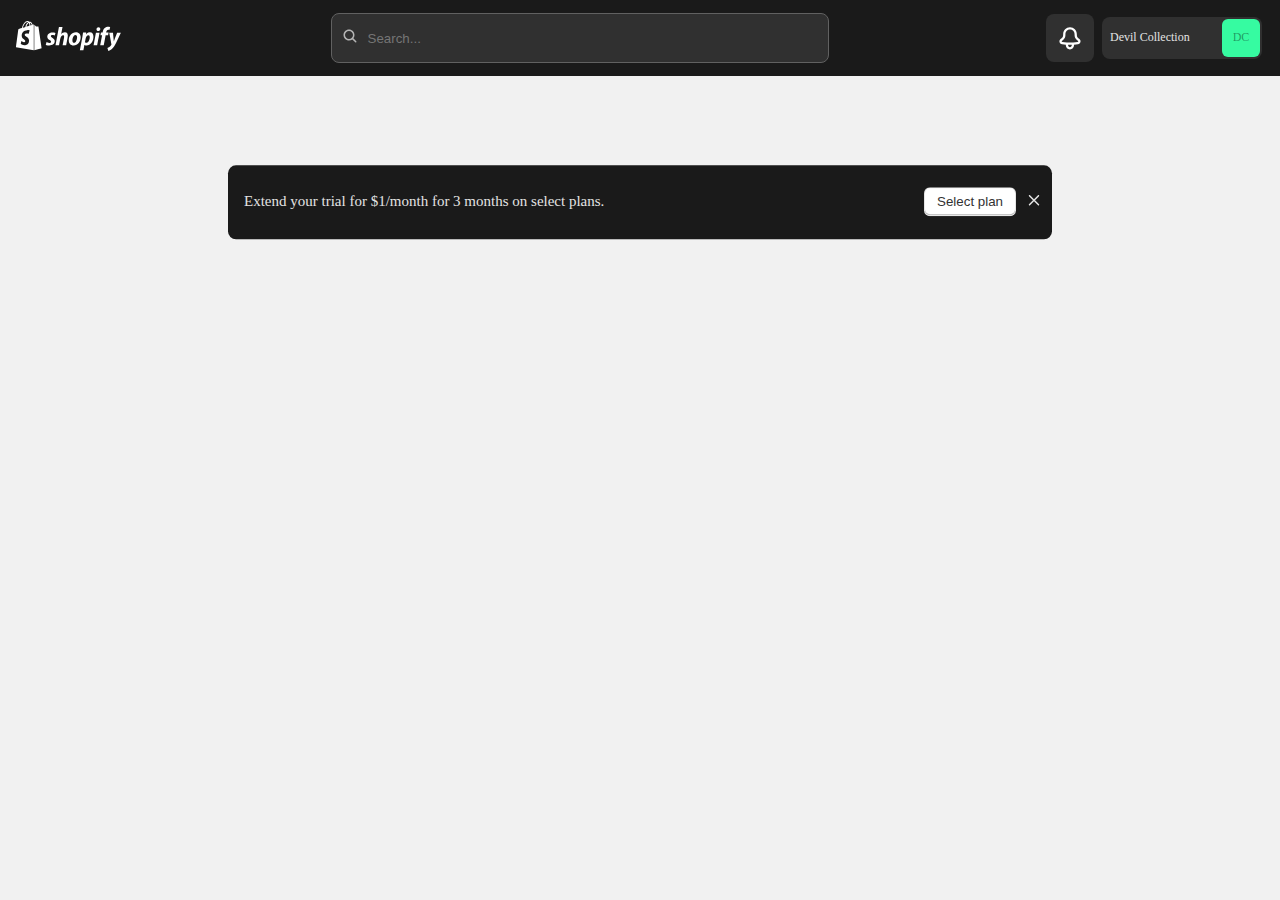
==== index.html @ 813529c9 "first commit" ====
<!DOCTYPE html>
<html>
    <head>
        <title>Shopify</title>
        <link href="index.css" rel="stylesheet"/>
    </head>
    <body>
        <header>
            <nav>
                <div>
                <a class="mobile" href="https://shopify.com" tabindex="1">
                    <svg width="40" height="40" viewBox="0 0 32 32" fill="none" xmlns="http://www.w3.org/2000/svg">
                        <g id="Shopify.com svg">
                        <g id="Group">
                        <g id="Group_2">
                        <path id="Vector" d="M21.2105 3.80402C21.2105 3.80402 20.8505 3.90683 20.259 4.08675C20.1561 3.75261 20.0018 3.36707 19.7961 2.95583C19.1274 1.67069 18.1245 0.976712 16.9415 0.976712C16.8644 0.976712 16.7872 0.976712 16.6843 1.00241C16.6586 0.951009 16.6072 0.925306 16.5815 0.8739C16.0671 0.308439 15.3985 0.0514104 14.6013 0.0771132C13.0583 0.128519 11.5152 1.23374 10.2808 3.21286C9.40646 4.60081 8.73782 6.3486 8.55781 7.71085C6.78334 8.25061 5.54893 8.63615 5.52321 8.66185C4.62312 8.94458 4.59741 8.97029 4.49454 9.81848C4.34024 10.461 2 28.5815 2 28.5815L21.442 31.9486V3.75262C21.3391 3.77832 21.2619 3.77832 21.2105 3.80402ZM16.7101 5.19197C15.6814 5.50041 14.5498 5.86025 13.444 6.19438C13.7526 4.98635 14.3698 3.77832 15.0899 2.98153C15.3728 2.6988 15.7585 2.36466 16.1957 2.15904C16.6329 3.08434 16.7358 4.34378 16.7101 5.19197ZM14.627 1.10523C14.987 1.10523 15.2956 1.18233 15.5528 1.33655C15.1413 1.54217 14.7299 1.87631 14.3441 2.26185C13.3669 3.31567 12.6211 4.96065 12.3125 6.52852C11.3867 6.81125 10.4609 7.09398 9.6122 7.35101C10.1523 4.90924 12.2353 1.18233 14.627 1.10523ZM11.6181 15.2418C11.721 16.8868 16.0671 17.2466 16.3243 21.1277C16.5043 24.1863 14.7041 26.2683 12.1067 26.4225C8.96928 26.6281 7.24625 24.7775 7.24625 24.7775L7.91488 21.9502C7.91488 21.9502 9.63792 23.261 11.0266 23.1582C11.9267 23.1068 12.261 22.3615 12.2353 21.8474C12.1067 19.6884 8.55781 19.8169 8.32635 16.2699C8.12062 13.3141 10.0751 10.3068 14.3955 10.0241C16.0671 9.92129 16.9158 10.3325 16.9158 10.3325L15.9386 14.0337C15.9386 14.0337 14.8327 13.5197 13.5212 13.6225C11.6181 13.751 11.5924 14.959 11.6181 15.2418ZM17.7387 4.88354C17.7387 4.11245 17.6359 3.00723 17.2758 2.08193C18.4588 2.31326 19.0246 3.6241 19.2817 4.42089C18.8188 4.5494 18.3045 4.70362 17.7387 4.88354Z" fill="white"/>
                        <path id="Vector_2" d="M22.085 31.8458L30.1601 29.841C30.1601 29.841 26.6883 6.3743 26.6626 6.22009C26.6369 6.06587 26.5083 5.96306 26.3797 5.96306C26.2511 5.96306 23.988 5.91165 23.988 5.91165C23.988 5.91165 22.5993 4.57511 22.085 4.06105V31.8458Z" fill="white"/>
                        </g>
                        </g>
                        </g>
                        </svg>
                    </a>
                <a class="desktop" href="https://shopify.com">    
                    <svg fill="none" height="30" viewBox="0 0 105 30" width="105" xmlns="http://www.w3.org/2000/svg"><g fill="#fff"><path d="m36.2171 16.6517c-.8931-.4953-1.3631-.8962-1.3631-1.4622 0-.7311.6345-1.1792 1.6452-1.1792 1.1751 0 2.2092.4953 2.2092.4953l.8226-2.5235s-.7521-.5896-2.9848-.5896c-3.1024 0-5.2646 1.7924-5.2646 4.2922 0 1.4151 1.0106 2.4999 2.3502 3.2782 1.0812.6132 1.4572 1.0612 1.4572 1.698 0 .6839-.5406 1.2264-1.5512 1.2264-1.5041 0-2.9143-.7783-2.9143-.7783l-.8696 2.5235s1.3162.8725 3.5019.8725c3.1963 0 5.4761-1.5801 5.4761-4.4101.047-1.5565-1.1281-2.6414-2.5148-3.4432z"/><path d="m48.9559 11.3453c-1.5747 0-2.7968.7547-3.7604 1.8867l-.047-.0236 1.3631-7.1694h-3.5723l-3.4549 18.2302h3.5489l1.1751-6.2261c.47-2.3584 1.6687-3.797 2.7968-3.797.7991 0 1.1046.5425 1.1046 1.3207 0 .4953-.047 1.0849-.1645 1.5801l-1.3396 7.1459h3.5489l1.3866-7.3581c.1645-.7783.2585-1.6981.2585-2.3348.047-2.0518-.9871-3.2546-2.8438-3.2546z"/><path d="m59.884 11.3453c-4.2775 0-7.1213 3.8678-7.1213 8.1836 0 2.7593 1.6922 4.9997 4.8885 4.9997 4.207 0 7.0273-3.7734 7.0273-8.1835.0235-2.5706-1.4571-4.9998-4.7945-4.9998zm-1.7392 10.424c-1.2221 0-1.7157-1.0377-1.7157-2.3348 0-2.0517 1.0576-5.377 2.9848-5.377 1.2692 0 1.6687 1.0848 1.6687 2.1461 0 2.2168-1.0576 5.5657-2.9378 5.5657z"/><path d="m73.798 11.3453c-2.3972 0-3.7604 2.1226-3.7604 2.1226h-.047l.2115-1.9103h-3.1493c-.1645 1.2971-.4466 3.2545-.7286 4.7403l-2.4678 13.0182h3.5489l.9871-5.2827h.0706s.7285.4716 2.0917.4716c4.1834 0 6.9097-4.2922 6.9097-8.6316 0-2.3819-1.0576-4.5281-3.6664-4.5281zm-3.3843 10.4948c-.9166 0-1.4572-.5189-1.4572-.5189l.5876-3.3253c.423-2.2168 1.5746-3.7026 2.7968-3.7026 1.0811 0 1.4101 1.0141 1.4101 1.9574 0 2.2877-1.3631 5.5894-3.3373 5.5894z"/><path d="m82.5408 6.22766c-1.1281 0-2.0447.89618-2.0447 2.07537 0 1.06126.6581 1.79237 1.6687 1.79237h.047c1.1046 0 2.0682-.75469 2.0917-2.07538.0235-1.06126-.6816-1.79236-1.7627-1.79236z"/><path d="m77.5586 24.2692h3.5724l2.4208-12.6408h-3.5959z"/><path d="m92.5759 11.6047h-2.4678l.1176-.5895c.2115-1.22639.9166-2.31124 2.1152-2.31124.6346 0 1.1281.18867 1.1281.18867l.7051-2.78288s-.6111-.30659-1.9272-.30659c-1.2692 0-2.5148.35376-3.4784 1.17919-1.2221 1.03768-1.7862 2.52345-2.0682 4.03285l-.0941.5895h-1.6451l-.5171 2.6886h1.6452l-1.8802 9.9759h3.5489l1.8802-9.9759h2.4443z"/><path d="m101.131 11.6284s-2.2323 5.6129-3.2194 8.6788h-.047c-.0705-.9906-.8696-8.6788-.8696-8.6788h-3.7369l2.1387 11.6031c.047.2595.0235.4245-.0705.5896-.4231.8019-1.1046 1.5801-1.9272 2.1461-.6581.4953-1.4102.8019-1.9977 1.0141l.9871 3.0188c.7286-.1651 2.2092-.7547 3.4784-1.9339 1.6216-1.533 3.1258-3.8677 4.6531-7.0751l4.348-9.3627z"/><path d="m17.5094 3.42124s-.329.09434-.8696.25942c-.094-.30659-.235-.66034-.423-1.03768-.6111-1.17919-1.5277-1.815945-2.6088-1.815945-.0705 0-.141 0-.235.023584-.0235-.047168-.0705-.070751-.094-.117919-.4701-.518841-1.0812-.7546779-1.8097-.73109423-1.4102.04716743-2.82034 1.06126423-3.94847 2.87721423-.79909 1.27352-1.41015 2.87721-1.57467 4.12714-1.62168.49526-2.74981.84902-2.77331.8726-.82259.25942-.84609.283-.9401 1.06127-.07051.58959-2.23275 17.19247-2.23275 17.19247l17.768 3.0895v-25.82414c-.1411 0-.2116.02358-.2586.02358zm-4.1129 1.27352c-.9401.283-1.9742.61318-2.9849.91976.2821-1.10843.8461-2.21686 1.5042-2.94796.2585-.25942.6111-.56601 1.0106-.75468.3996.84902.4936 2.00462.4701 2.78288zm-1.9272-3.726223c.329 0 .611.070753.8461.212253-.3761.18867-.7521.49526-1.1047.84901-.8931.96693-1.57464 2.47629-1.85667 3.9149-.84609.25942-1.69218.51884-2.46777.75467.51706-2.26403 2.42077-5.68367 4.58304-5.730833zm-2.72633 12.971063c.09401 1.5093 4.06593 1.8395 4.30093 5.4006.1646 2.8065-1.4806 4.7168-3.85438 4.8583-2.86732.1886-4.442-1.5094-4.442-1.5094l.61107-2.5942s1.57468 1.2028 2.84382 1.1084c.82259-.0471 1.12812-.7311 1.10462-1.2027-.11751-1.9811-3.36087-1.8631-3.5724-5.1177-.18802-2.7357 1.59818-5.49499 5.54657-5.75441 1.5277-.09433 2.3033.28301 2.3033.28301l-.8931 3.396s-1.0106-.4716-2.2092-.3773c-1.73923.1179-1.76274 1.2264-1.73923 1.5094zm5.59363-9.52784c0-.70751-.094-1.72161-.4231-2.57063 1.0812.21226 1.5982 1.41503 1.8332 2.14612-.423.11792-.8931.25942-1.4101.42451z"/><path d="m18.3086 29.1747 7.3798-1.8395s-3.1728-21.53194-3.1963-21.67344c-.0235-.14151-.1411-.23584-.2586-.23584s-2.1857-.04717-2.1857-.04717-1.2692-1.22635-1.7392-1.69802z"/></g></svg>
                </a>
                </div>
                <div class="search-bar">
                    <div class="search-icon">
                      <!-- You can use an actual search icon image or an icon font. Here, I'm using the Unicode search character. -->
                      <svg xmlns="http://www.w3.org/2000/svg" width="20" height="20" viewBox="0 0 20 20" fill="none">
                        <path fill-rule="evenodd" clip-rule="evenodd" d="M12.3226 13.3833C11.3996 14.0841 10.2484 14.5 9 14.5C5.96243 14.5 3.5 12.0376 3.5 9C3.5 5.96243 5.96243 3.5 9 3.5C12.0376 3.5 14.5 5.96243 14.5 9C14.5 10.2484 14.0841 11.3996 13.3833 12.3226L16.2803 15.2197C16.5732 15.5126 16.5732 15.9874 16.2803 16.2803C15.9874 16.5732 15.5126 16.5732 15.2197 16.2803L12.3226 13.3833ZM13 9C13 11.2091 11.2091 13 9 13C6.79086 13 5 11.2091 5 9C5 6.79086 6.79086 5 9 5C11.2091 5 13 6.79086 13 9Z" fill="#B5B5B5"/>
                      </svg>
                    </div>
                    <input type="text" class="search-input" placeholder="Search..." tabindex="2">
                  </div>  
                  <div class="notification">
                    <a class="alert-bell" tabindex="3"><svg width="41" height="40" viewBox="0 0 21 20" fill="none" xmlns="http://www.w3.org/2000/svg">
                        <path fill-rule="evenodd" clip-rule="evenodd" d="M7.75203 14.4239L5.3061 14.1427C3.45144 13.9295 2.92542 11.4844 4.52838 10.5274L4.5933 10.4886C5.466 9.96761 6.00045 9.02609 6.00045 8.00969V7.5C6.00045 5.01472 8.01517 3 10.5005 3C12.9857 3 15.0005 5.01472 15.0005 7.5V8.00969C15.0005 9.02609 15.5349 9.96761 16.4076 10.4886L16.4725 10.5274C18.0755 11.4844 17.5495 13.9295 15.6948 14.1427L13.152 14.435V14.8C13.152 16.2912 11.9432 17.5 10.452 17.5C8.96086 17.5 7.75203 16.2912 7.75203 14.8V14.4239ZM11.652 14.5H9.25203V14.8C9.25203 15.4627 9.78929 16 10.452 16C11.1148 16 11.652 15.4627 11.652 14.8V14.5ZM8.50045 13H12.5005L15.5235 12.6525C15.953 12.6032 16.0748 12.0369 15.7036 11.8153L15.6387 11.7766C15.5591 11.7291 15.4815 11.6793 15.4057 11.6273C15.2506 11.521 15.1036 11.4055 14.9651 11.2818C14.9405 11.2598 14.9162 11.2377 14.8922 11.2152C14.0144 10.395 13.5005 9.23833 13.5005 8.00969V7.5C13.5005 5.84315 12.1573 4.5 10.5005 4.5C8.8436 4.5 7.50045 5.84315 7.50045 7.5V8.00969C7.50045 9.23833 6.98651 10.395 6.10871 11.2152C6.08469 11.2377 6.06039 11.2598 6.03583 11.2818C5.89734 11.4055 5.75029 11.521 5.59523 11.6273C5.51945 11.6793 5.44176 11.7291 5.36222 11.7766L5.29729 11.8153C4.9261 12.0369 5.0479 12.6032 5.47739 12.6525L8.50045 13Z" fill="#fff"/>
                        </svg> 
                    </a>
                        <div class="notification2">
                            <p class="note-text">Devil Collection</p> 
                            <p class="cube">DC</p>                  
                          </div>         
                  </div>  
                 </nav>
        </header>
        <div class="show-notification">
            <div class="alert-inner">
                <p>Alerts</p>
                <div>
                    <span>
                        <svg xmlns="http://www.w3.org/2000/svg" width="20" height="20" viewBox="0 0 20 20" fill="none">
                        <path d="M3 6C3 5.58579 3.33579 5.25 3.75 5.25H16.25C16.6642 5.25 17 5.58579 17 6C17 6.41421 16.6642 6.75 16.25 6.75H3.75C3.33579 6.75 3 6.41421 3 6Z" fill="#616161"/>
                        <path d="M6.75 14C6.75 13.5858 7.08579 13.25 7.5 13.25H12.5C12.9142 13.25 13.25 13.5858 13.25 14C13.25 14.4142 12.9142 14.75 12.5 14.75H7.5C7.08579 14.75 6.75 14.4142 6.75 14Z" fill="#616161"/>
                        <path d="M5.5 9.25C5.08579 9.25 4.75 9.58579 4.75 10C4.75 10.4142 5.08579 10.75 5.5 10.75H14.5C14.9142 10.75 15.25 10.4142 15.25 10C15.25 9.58579 14.9142 9.25 14.5 9.25H5.5Z" fill="#616161"/>
                      </svg>
                    </span>
                    <span>
                        <svg xmlns="http://www.w3.org/2000/svg" width="20" height="20" viewBox="0 0 20 20" fill="none">
                            <path d="M13.2803 9.03033C13.5732 8.73744 13.5732 8.26256 13.2803 7.96967C12.9874 7.67678 12.5126 7.67678 12.2197 7.96967L9.25 10.9393L8.03033 9.71967C7.73744 9.42678 7.26256 9.42678 6.96967 9.71967C6.67678 10.0126 6.67678 10.4874 6.96967 10.7803L8.71967 12.5303C9.01256 12.8232 9.48744 12.8232 9.78033 12.5303L13.2803 9.03033Z" fill="#616161"/>
                            <path fill-rule="evenodd" clip-rule="evenodd" d="M17 10C17 13.866 13.866 17 10 17C6.13401 17 3 13.866 3 10C3 6.13401 6.13401 3 10 3C13.866 3 17 6.13401 17 10ZM15.5 10C15.5 13.0376 13.0376 15.5 10 15.5C6.96243 15.5 4.5 13.0376 4.5 10C4.5 6.96243 6.96243 4.5 10 4.5C13.0376 4.5 15.5 6.96243 15.5 10Z" fill="#616161"/>
                          </svg>
                    </span>
                </div>
            </div>
            <p class="inner-alert-text">Alert About Your Store and Account will show here</p>
         </div>
         <div class="container">
            <div class="header">
                <div class="header-top-container">
                    <div style="justify-content: flex-start; align-items: center; gap: 8px; display: flex">
                      <div class="header-top-logo">
                        <div class="header-top-logo-text">DC</div>
                      </div>
                      <div class="header-top-store-name">Davii Collections</div>
                    </div>
                    <div class="header-top-store-icon">
                      <div class=""><svg xmlns="http://www.w3.org/2000/svg" width="16" height="16" viewBox="0 0 16 16" fill="none">
                        <path d="M13.3332 4L5.99984 11.3333L2.6665 8" stroke="#303030" stroke-width="1.33333" stroke-linecap="round" stroke-linejoin="round"/>
                      </svg></div>
                    </div>
                  </div>
                                  <div class="op">
                    <div class="optionspec">
                        <div class=""><svg xmlns="http://www.w3.org/2000/svg" width="20" height="20" viewBox="0 0 20 20" fill="none">
                            <path fill-rule="evenodd" clip-rule="evenodd" d="M13.257 3H6.74302C6.35944 3 5.9971 3.17611 5.76012 3.47772L3.37394 6.51468C3.13169 6.823 3 7.20375 3 7.59586V8.25C3 9.31867 3.60958 10.245 4.5 10.7001V15.25C4.5 16.2165 5.2835 17 6.25 17H13.75C14.7165 17 15.5 16.2165 15.5 15.25V10.7001C16.3904 10.245 17 9.31867 17 8.25V7.76879C17 7.26465 16.8307 6.77511 16.5192 6.3787L14.2399 3.47772C14.0029 3.17611 13.6406 3 13.257 3ZM13 15.5H13.75C13.8881 15.5 14 15.3881 14 15.25V11C13.212 11 12.5014 10.6686 12 10.1375C11.4986 10.6686 10.788 11 10 11C9.21199 11 8.50138 10.6686 8 10.1375C7.49862 10.6686 6.78801 11 6 11V15.25C6 15.3881 6.11193 15.5 6.25 15.5H10V13C10 12.4477 10.4477 12 11 12H12C12.5523 12 13 12.4477 13 13V15.5ZM6 9.5H5.75C5.05964 9.5 4.5 8.94036 4.5 8.25V7.59586C4.5 7.53985 4.51881 7.48545 4.55342 7.44141L6.86453 4.5H13.1355L15.3397 7.30543C15.4436 7.43757 15.5 7.60075 15.5 7.76879V8.25C15.5 8.94036 14.9404 9.5 14.25 9.5H14C13.3096 9.5 12.75 8.94036 12.75 8.25V7.75C12.75 7.33579 12.4142 7 12 7C11.5858 7 11.25 7.33579 11.25 7.75V8.25C11.25 8.94036 10.6904 9.5 10 9.5C9.30964 9.5 8.75 8.94036 8.75 8.25V7.75C8.75 7.33579 8.41421 7 8 7C7.58579 7 7.25 7.33579 7.25 7.75V8.25C7.25 8.94036 6.69036 9.5 6 9.5Z" fill="#303030"/>
                          </svg></div>
                         <div class="text">All stores</div>
                    </div>
                </div>
            </div>
            <div class="divider"></div>
            <div class="menu">
                <div class="option">Help Center</div>
                <div class="option">Changelog</div>
                <div class="option">Community forums</div>
                <div class="option">Hire a Shopify Partner</div>
                <div class="option">Keyboard shortcuts</div>
            </div>
            <div class="divider"></div>
            <div class="user">
                <div class="profile">
                    <div class="name">David Micheal</div>
                    <div class="email">davidmicheal@gmail.com</div>
                </div>
                <div class="option">Manage account</div>
                <div class="option">Log out</div>
            </div>
        </div>
    <main>
            <section class="plans">
                <p>Extend your trial for $1/month for 3 months on select plans.</p>
                <div>
                    <button class="select-plan">Select plan</button>
                    <span class="cancle-plan"><svg xmlns="http://www.w3.org/2000/svg" width="20" height="20" viewBox="0 0 20 20" fill="none">
                        <path d="M13.9697 15.0303C14.2626 15.3232 14.7374 15.3232 15.0303 15.0303C15.3232 14.7374 15.3232 14.2626 15.0303 13.9697L11.0607 10L15.0303 6.03033C15.3232 5.73744 15.3232 5.26256 15.0303 4.96967C14.7374 4.67678 14.2626 4.67678 13.9697 4.96967L10 8.93934L6.03033 4.96967C5.73744 4.67678 5.26256 4.67678 4.96967 4.96967C4.67678 5.26256 4.67678 5.73744 4.96967 6.03033L8.93934 10L4.96967 13.9697C4.67678 14.2626 4.67678 14.7374 4.96967 15.0303C5.26256 15.3232 5.73744 15.3232 6.03033 15.0303L10 11.0607L13.9697 15.0303Z" fill="#E3E3E3"/>
                      </svg></span>
                </div>
            </section>
            
        </main>
        <script src='app.js'></script>
    </body>
</html>
---- index.css ----
body{
    background: var(--Background, #F1F1F1);
    padding: 0;
    margin:0;
}
header{
    position: absolut;
    top:0;
    left:0;
    width:100vw;
    background: var(--grey-grey-300, #1A1A1A);}
nav{
    display: flex;
    padding: 12px 16px;
    justify-content: space-between;
    align-items: center;
    cursor: pointer;
}
svg{
    cursor: pointer;
}
.search-bar {
    display: flex;
width: 480px;
height: 32px;
padding: 8px;
align-items: center;
gap: 6px;
border-radius: 8px;
border: 1px solid #616161;
background: #303030;  

}
.mobile{
    display:none;
}
input{
    background-color: #303030;
    color:Grey/ G100;
}
  .search-icon svg {
height:20px;
width:20px;
  }

  .search-input {
    border: none;
    outline: none;
    width: 100%; /* Adjust the width as needed */
    color: var(--grey-g-100, #B5B5B5);
  }
  .note{
    display: flex;
height: 28px;
padding: 9px 5px 10px 5px;
justify-content: center;
align-items: center;
    border-radius: 6px;
background: #36FBA1;
  }
  p{color: rgba(0, 0, 0, 0.40);
    text-align: center;
    
    /* Text-12/medium */
    font-family: Inter;
    font-size: 12px;
    font-style: normal;
    font-weight: 500;
    line-height: 130%; /* 15.6px */
    }
    .search-bar:hover{
        border-radius: 8px;
        border: 1px solid  #E1E1E1;
        background:  #303030;      } 
      .search-bar:focus{
        border-radius: 8px;
        border: 2px solid  #FFF;
        background:  #303030;      }
  .search-bar:active{
    border-radius: 8px;
    border: 2px solid  #FFF;
    background: #303030;  }
    @media(max-width:786px){
    nav{
        display: flex;
padding: 12px 16px;
align-items: flex-end;
gap: 8px;
flex: 1 0 0;
    }
  .search-bar{
    display: flex;
    height: 32px;
    padding: 8px;
    align-items: center;
    gap: 6px;
    flex: 1 0 0;
    border-radius: 8px;
border: 1px solid var(--stroke-s-200, #616161);
background: var(--grey-g-200, #303030);  

  } 
  .desktop{
    display:none;
  }
  .mobile{
    display:block;
  }
  .notification{
    display: flex;
    padding: 6px;
    align-items: center;
    gap: 8px;
    align-self: stretch;
  }
  .frame5{
    display: flex;
height: 20px;
padding: 9px 5px 10px 5px;
justify-content: center;
align-items: center;
border-radius: 6px;
background: #36FBA1;
  }
  .frame5 p{
    color: rgba(0, 0, 0, 0.40);
text-align: center;
/* Text-12/medium */
font-family: Inter;
font-size: 12px;
font-style: normal;
font-weight: 500;
line-height: 130%; /* 15.6px */
  }
  .note-text{
    display:none;
  }
}
.notification{
    border-radius: 8px;
    display: flex;
padding: 2px 2px 2px 8px;
align-items: center;
gap: 8px;
}
.notification svg{
    display: flex;
    width: 32px;
    height: 32px;
    padding: 8px;
    justify-content: center;
    align-items: center;
    gap: 8px;
    border-radius: 8px;
background: var(--grey-grey-200, #303030);
}
.notification svg:hover{
    border-radius: 8px;
background: var(--grey-grey-50, #656266);
}
.notification2{
    border-radius: 8px;
    background: var(--grey-grey-200, #303030);
    display: flex;
    padding: 2px 2px 2px 8px;
    width:150px;
    height:38px;
    justify-content: space-between;
    align-items: center;
     gap: 8px;
}
@media(max-width:786px){
    .notification2{
        padding: 0;
        width:38px;
        height:38px;
    
    }
    .notification svg{
        background: none;
    }
}
.cube{
    border-radius: 6px;
background: #36FBA1;
display: flex;
height: 38px;
width:38px;
justify-content: center;
align-items: center;
color:#00000066;
text-align: center;
font-family: Inter;
font-size: 12px;
font-style: normal;
font-weight: 500;
line-height: 130%; /* 15.6px */
}
.cube:hover{
    border-radius: 8px;
    border: 2px solid #616161;
}
.cube:active{
    border-radius: 8px;
border: 2px solid#656266;
}
.cube:focus{
    border-radius: 8px;
border: 2px solid #656266;
box-shadow: 0px 0px 0px 3px #005BD3, 0px 0px 0px 1px #000;
}

.notification2:hover{
    border-radius: 8px;
background:  #616161;
}
.notification2:active{
    border-radius: 8px;
background: #656266;
}
.notification2:focus{
    border-radius: 8px;
background:  #656266;
box-shadow: 0px 0px 0px 3px #005BD3, 0px 0px 0px 1px #000;
}

.note-text{
    color:#E3E3E3;
}
@media(min-width:786px){main{
    position: absolute;
    left: 50%;
    top: 20%;
    transform: translate(-50%, -20%);
}}
.plans{
display: flex;
width: 800px;
padding: 12px 8px 12px 16px;
justify-content: space-between;
align-items: center;
border-radius: 8px;
background:  #1A1A1A;
}
@media(max-width:786px){
    main{
        background:  #1A1A1A; 
    }
   body> main > .plans{
        margin-top: 130px;
        display: flex;
        flex-direction: column;
        align-items: flex-start;
        gap: 16px;
        align-self: stretch;
        flex-wrap: wrap;
        width: 100%;
        background:  #1A1A1A;
        box-sizing: border-box; /* Include padding in the element's total width and height */
      }
            }
.plans p{
    color: #E3E3E3;
    font-weight: 500;
    font-size: 15px;

/* Text-13/medium */
}
.plans > div{
    display: flex;
justify-content: center;
align-items: center;
gap: 8px;
}
.select-plan{
display: flex;
padding: 6px 12px;
align-items: center;
gap: 8px;
border-radius: 6px;
border: 1px solid rgba(0, 0, 0, 0.10);
background: var(--White, #FFF);
box-shadow: 0px -1px 0px 0px #B5B5B5 inset;
cursor: pointer;
color:#323232;
}
.show-notification{
    position:absolute;
    top:15%;
    right:-2%;
transform: translate(-15%, 2%);
display: inline-flex;
width: 358px;
padding: 16px;
flex-direction: column;
align-items: flex-start;
gap: 16px;
z-index:500;
border-radius: 14px;
border: 1px solid var(--stroke-s-50, #DBDBDB);
background: var(--White, #FFF);

/* Drop Shadow */
box-shadow: 0px 4px 8px 0px rgba(0, 0, 0, 0.05);
display: none;
}
@media(max-width:786px){
    .show-notification{
        display: flex;
width: 85%;
padding: 16px;
flex-direction: column;
align-items: flex-start;
gap: 16px;
        position:absolute;
        top:20%;
        left:50%;
    transform: translate(-50%, -20%);
    padding-left: 20px;
display: none;
    
    }
}
.show-notification.show{
    display: block;
}
.alert-inner{
    display: flex;
justify-content: space-between;
align-items: center;
align-self: stretch;
}
.inner-alert-text{
    display: flex;
    padding: 16px;
    align-items: center;
    gap: 8px;
    align-self: stretch;
    color:  #303030;
background:#F1F1F1;
text-align: center;

color:  #303030;
text-align: center;

/* Text-13/semi bold */
font-family: Inter;
font-size: 13px;
font-style: normal;
font-weight: 600;
line-height: 140%; /* 18.2px */}
.davi-collection{
    display: flex;
width: 320px;
padding: 6px 3px;
flex-direction: column;
align-items: flex-start;
gap: 4px;
border-radius: 14px;
border: 1px solid #DBDBDB;
background:  #FFF;

/* Drop Shadow */
box-shadow: 0px 4px 8px 0px rgba(0, 0, 0, 0.05);
position:absolute;
top:15%;
right:-2%;
transform: translate(-15%, 2%);
z-index:200;
}
.davi-collection div:first-child, .logo{
    border-radius: 8px;
background: #F1F1F1;
display: flex;
padding: 0px 2px;
justify-content: flex-start;
align-items: center;
align-self: stretch;
}
.dc{
    display: flex;
align-items: center;
gap: 8px;
}
.dc p{
    color:#303030;
    font-weight: 600;
}
.dc p:first-child{
    border-radius: 5.25px;
background: #36FBA1;
display: flex;
height: 25px;
width:25px;
justify-content: center;
align-items: center;
}

.container {
    width: 320px;
    padding-top: 6px;
    padding-bottom: 6px;
    background: white;
    box-shadow: 0px 4px 8px rgba(0, 0, 0, 0.05);
    border-radius: 14px;
    border: 1px #DBDBDB solid;
    flex-direction: column;
    justify-content: flex-start;
    align-items: flex-start;
    gap: 4px;
    display: inline-flex;
    position:absolute;
top:15%;
right:-2%;
transform: translate(-15%, 2%);
z-index:200;
display:none;
}
@media(max-width:786px){
    .container{
        display: flex;
width: 80%;
flex-direction: column;
align-items: flex-start;
gap: 16px;
        position:absolute;
        top:35%;
        left:50%;
    transform: translate(-50%, -35%);
    margin-left: 20px;
    margin-right: 20px;

display: none;
    
    }
}
.container.show{
    display: block;
}

.header {
    align-self: stretch;
    height: 72px;
    padding-left: 6px;
    padding-right: 6px;
    flex-direction: column;
    justify-content: flex-start;
    align-items: flex-start;
    gap: 4px;
    display: flex;
}
.icon {
    width: 28px;
    padding-top: 9.62px;
    padding-bottom: 10.38px;
    padding-left: 6.12px;
    padding-right: 5.88px;
    background: #36FBA1;
    border-radius: 5.25px;
    overflow: hidden;
    justify-content: center;
    align-items: center;
    display: flex;
}

.icon-container {
    width: 20px;
    height: 20px;
    justify-content: center;
    align-items: center;
    display: flex;
}

.divider {
    margin-top:15px;
    margin-bottom: 15px;
    align-self: stretch;
    height: 0px;
    border: 0.1px solid #E1E1E1 ;
}

.menu {
    align-self: stretch;
    height: 166px;
    padding-left: 6px;
    padding-right: 6px;
    flex-direction: column;
    justify-content: flex-start;
    align-items: flex-start;
    gap: 4px;
    display: flex;
}
.logo {
    border-radius: 8px;
    background: #F1F1F1;
    display: flex;
    padding: 6px 6px;
    justify-content: space-between;
    align-items: center;
    align-self: stretch;   
    }
    .option {
        align-self: stretch;
        padding: 6px;
        border-radius: 8px;
        justify-content: flex-start;
        align-items: center;
        gap: 8px;
        display: inline-flex;
        font-size: 14px;
        font-weight:400;
        color:#303030;
        cursor: pointer;
    }
    .option:hover{
        border-radius: 8px;
border: 2px solid var(--states-focused, #005BD3);
    }
    .optionspec{
    display: flex;
    padding: 8px;
    margin-bottom: 15px;
    align-items: center;
    gap: 8px;
    align-self: stretch;
 }  
.user {
    align-self: stretch;
    height: 118px;
    padding-left: 6px;
    padding-right: 6px;
    flex-direction: column;
    justify-content: flex-start;
    align-items: flex-start;
    gap: 4px;
    display: flex;
}
.email{
    font-size: 12px;
    color:#616161;
    font-weight: 400;
}
.profile {
    align-self: stretch;
    height: 50px;
    padding: 8px;
    border-radius: 8px;
    flex-direction: column;
    justify-content: center;
    align-items: flex-start;
    display: flex;
}
.header-top-container {
    width: 2900px;
    height: 36px;
    display: flex;
    padding: 4px 12px 4px 8px;
    justify-content: space-between;
    align-items: center;
    align-self: stretch;
    border-radius: 8px;
background: var(--states-hover, #F1F1F1);
  }
  
  .header-top-logo {
    width: 28px;
    padding-top: 9.62px;
    padding-bottom: 10.38px;
    padding-left: 6.12px;
    padding-right: 5.88px;
    background-color: #36FBA1;
    border-radius: 5.25px;
    overflow: hidden;
    display: flex;
    justify-content: center;
    align-items: center;
  }
  
  .header-top-logo-text {
    text-align: center;
    color: rgba(0, 0, 0, 0.4);
    font-size: 10.50px;
    font-family: Inter;
    font-weight: 500;
    line-height: 14.70px;
    word-wrap: break-word;
  }
  
.header-top-store-name{
    font-family: Inter;
    font-size: 13px;
    font-weight: 600;
    line-height: 18px;
    letter-spacing: 0em;
    text-align: left;

    color: #303030;
  }
  .name {
    color: #303030;
    font-size: 16px;
    font-family: Inter;
    font-weight: 500;
    line-height: 18.20px;
    word-wrap: break-word;
  }
  .header-top-store-icon {
    width: 16px;
    height: 16px;
    position: relative;
  }
  
  .header-top-store-icon-indicator {
    width: 10.67px;
    height: 7.33px;
    left: 2.67px;
    top: 4px;
    position: absolute;
    border: 1.33px #303030 solid;
  }
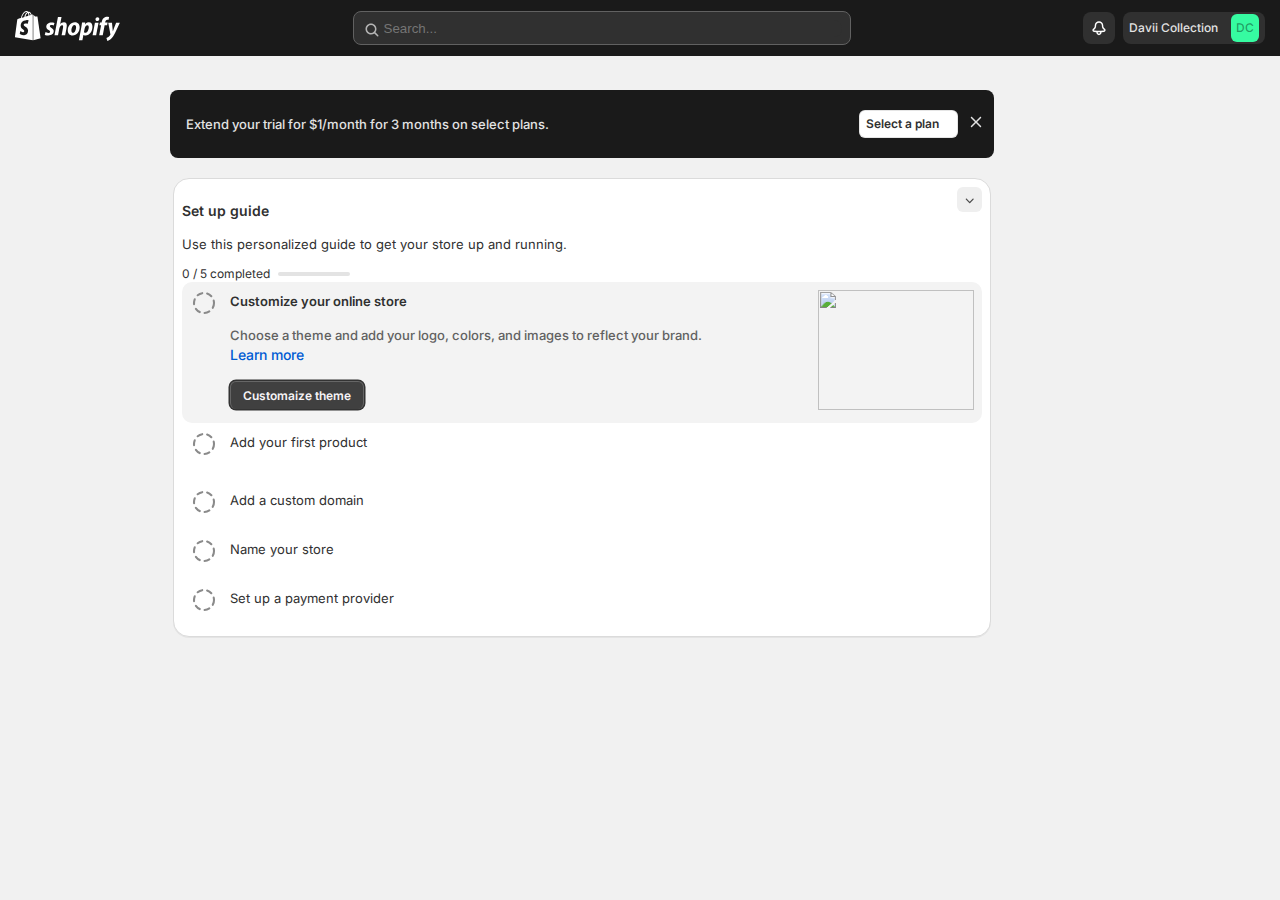
==== commit 8cdf8d23: "first commit" ====
--- a/index.html
+++ b/index.html
@@ -1,125 +1,767 @@
 <!DOCTYPE html>
 <html>
-    <head>
-        <title>Shopify</title>
-        <link href="index.css" rel="stylesheet"/>
-    </head>
-    <body>
-        <header>
-            <nav>
-                <div>
-                <a class="mobile" href="https://shopify.com" tabindex="1">
-                    <svg width="40" height="40" viewBox="0 0 32 32" fill="none" xmlns="http://www.w3.org/2000/svg">
-                        <g id="Shopify.com svg">
-                        <g id="Group">
-                        <g id="Group_2">
-                        <path id="Vector" d="M21.2105 3.80402C21.2105 3.80402 20.8505 3.90683 20.259 4.08675C20.1561 3.75261 20.0018 3.36707 19.7961 2.95583C19.1274 1.67069 18.1245 0.976712 16.9415 0.976712C16.8644 0.976712 16.7872 0.976712 16.6843 1.00241C16.6586 0.951009 16.6072 0.925306 16.5815 0.8739C16.0671 0.308439 15.3985 0.0514104 14.6013 0.0771132C13.0583 0.128519 11.5152 1.23374 10.2808 3.21286C9.40646 4.60081 8.73782 6.3486 8.55781 7.71085C6.78334 8.25061 5.54893 8.63615 5.52321 8.66185C4.62312 8.94458 4.59741 8.97029 4.49454 9.81848C4.34024 10.461 2 28.5815 2 28.5815L21.442 31.9486V3.75262C21.3391 3.77832 21.2619 3.77832 21.2105 3.80402ZM16.7101 5.19197C15.6814 5.50041 14.5498 5.86025 13.444 6.19438C13.7526 4.98635 14.3698 3.77832 15.0899 2.98153C15.3728 2.6988 15.7585 2.36466 16.1957 2.15904C16.6329 3.08434 16.7358 4.34378 16.7101 5.19197ZM14.627 1.10523C14.987 1.10523 15.2956 1.18233 15.5528 1.33655C15.1413 1.54217 14.7299 1.87631 14.3441 2.26185C13.3669 3.31567 12.6211 4.96065 12.3125 6.52852C11.3867 6.81125 10.4609 7.09398 9.6122 7.35101C10.1523 4.90924 12.2353 1.18233 14.627 1.10523ZM11.6181 15.2418C11.721 16.8868 16.0671 17.2466 16.3243 21.1277C16.5043 24.1863 14.7041 26.2683 12.1067 26.4225C8.96928 26.6281 7.24625 24.7775 7.24625 24.7775L7.91488 21.9502C7.91488 21.9502 9.63792 23.261 11.0266 23.1582C11.9267 23.1068 12.261 22.3615 12.2353 21.8474C12.1067 19.6884 8.55781 19.8169 8.32635 16.2699C8.12062 13.3141 10.0751 10.3068 14.3955 10.0241C16.0671 9.92129 16.9158 10.3325 16.9158 10.3325L15.9386 14.0337C15.9386 14.0337 14.8327 13.5197 13.5212 13.6225C11.6181 13.751 11.5924 14.959 11.6181 15.2418ZM17.7387 4.88354C17.7387 4.11245 17.6359 3.00723 17.2758 2.08193C18.4588 2.31326 19.0246 3.6241 19.2817 4.42089C18.8188 4.5494 18.3045 4.70362 17.7387 4.88354Z" fill="white"/>
-                        <path id="Vector_2" d="M22.085 31.8458L30.1601 29.841C30.1601 29.841 26.6883 6.3743 26.6626 6.22009C26.6369 6.06587 26.5083 5.96306 26.3797 5.96306C26.2511 5.96306 23.988 5.91165 23.988 5.91165C23.988 5.91165 22.5993 4.57511 22.085 4.06105V31.8458Z" fill="white"/>
-                        </g>
-                        </g>
-                        </g>
-                        </svg>
-                    </a>
-                <a class="desktop" href="https://shopify.com">    
-                    <svg fill="none" height="30" viewBox="0 0 105 30" width="105" xmlns="http://www.w3.org/2000/svg"><g fill="#fff"><path d="m36.2171 16.6517c-.8931-.4953-1.3631-.8962-1.3631-1.4622 0-.7311.6345-1.1792 1.6452-1.1792 1.1751 0 2.2092.4953 2.2092.4953l.8226-2.5235s-.7521-.5896-2.9848-.5896c-3.1024 0-5.2646 1.7924-5.2646 4.2922 0 1.4151 1.0106 2.4999 2.3502 3.2782 1.0812.6132 1.4572 1.0612 1.4572 1.698 0 .6839-.5406 1.2264-1.5512 1.2264-1.5041 0-2.9143-.7783-2.9143-.7783l-.8696 2.5235s1.3162.8725 3.5019.8725c3.1963 0 5.4761-1.5801 5.4761-4.4101.047-1.5565-1.1281-2.6414-2.5148-3.4432z"/><path d="m48.9559 11.3453c-1.5747 0-2.7968.7547-3.7604 1.8867l-.047-.0236 1.3631-7.1694h-3.5723l-3.4549 18.2302h3.5489l1.1751-6.2261c.47-2.3584 1.6687-3.797 2.7968-3.797.7991 0 1.1046.5425 1.1046 1.3207 0 .4953-.047 1.0849-.1645 1.5801l-1.3396 7.1459h3.5489l1.3866-7.3581c.1645-.7783.2585-1.6981.2585-2.3348.047-2.0518-.9871-3.2546-2.8438-3.2546z"/><path d="m59.884 11.3453c-4.2775 0-7.1213 3.8678-7.1213 8.1836 0 2.7593 1.6922 4.9997 4.8885 4.9997 4.207 0 7.0273-3.7734 7.0273-8.1835.0235-2.5706-1.4571-4.9998-4.7945-4.9998zm-1.7392 10.424c-1.2221 0-1.7157-1.0377-1.7157-2.3348 0-2.0517 1.0576-5.377 2.9848-5.377 1.2692 0 1.6687 1.0848 1.6687 2.1461 0 2.2168-1.0576 5.5657-2.9378 5.5657z"/><path d="m73.798 11.3453c-2.3972 0-3.7604 2.1226-3.7604 2.1226h-.047l.2115-1.9103h-3.1493c-.1645 1.2971-.4466 3.2545-.7286 4.7403l-2.4678 13.0182h3.5489l.9871-5.2827h.0706s.7285.4716 2.0917.4716c4.1834 0 6.9097-4.2922 6.9097-8.6316 0-2.3819-1.0576-4.5281-3.6664-4.5281zm-3.3843 10.4948c-.9166 0-1.4572-.5189-1.4572-.5189l.5876-3.3253c.423-2.2168 1.5746-3.7026 2.7968-3.7026 1.0811 0 1.4101 1.0141 1.4101 1.9574 0 2.2877-1.3631 5.5894-3.3373 5.5894z"/><path d="m82.5408 6.22766c-1.1281 0-2.0447.89618-2.0447 2.07537 0 1.06126.6581 1.79237 1.6687 1.79237h.047c1.1046 0 2.0682-.75469 2.0917-2.07538.0235-1.06126-.6816-1.79236-1.7627-1.79236z"/><path d="m77.5586 24.2692h3.5724l2.4208-12.6408h-3.5959z"/><path d="m92.5759 11.6047h-2.4678l.1176-.5895c.2115-1.22639.9166-2.31124 2.1152-2.31124.6346 0 1.1281.18867 1.1281.18867l.7051-2.78288s-.6111-.30659-1.9272-.30659c-1.2692 0-2.5148.35376-3.4784 1.17919-1.2221 1.03768-1.7862 2.52345-2.0682 4.03285l-.0941.5895h-1.6451l-.5171 2.6886h1.6452l-1.8802 9.9759h3.5489l1.8802-9.9759h2.4443z"/><path d="m101.131 11.6284s-2.2323 5.6129-3.2194 8.6788h-.047c-.0705-.9906-.8696-8.6788-.8696-8.6788h-3.7369l2.1387 11.6031c.047.2595.0235.4245-.0705.5896-.4231.8019-1.1046 1.5801-1.9272 2.1461-.6581.4953-1.4102.8019-1.9977 1.0141l.9871 3.0188c.7286-.1651 2.2092-.7547 3.4784-1.9339 1.6216-1.533 3.1258-3.8677 4.6531-7.0751l4.348-9.3627z"/><path d="m17.5094 3.42124s-.329.09434-.8696.25942c-.094-.30659-.235-.66034-.423-1.03768-.6111-1.17919-1.5277-1.815945-2.6088-1.815945-.0705 0-.141 0-.235.023584-.0235-.047168-.0705-.070751-.094-.117919-.4701-.518841-1.0812-.7546779-1.8097-.73109423-1.4102.04716743-2.82034 1.06126423-3.94847 2.87721423-.79909 1.27352-1.41015 2.87721-1.57467 4.12714-1.62168.49526-2.74981.84902-2.77331.8726-.82259.25942-.84609.283-.9401 1.06127-.07051.58959-2.23275 17.19247-2.23275 17.19247l17.768 3.0895v-25.82414c-.1411 0-.2116.02358-.2586.02358zm-4.1129 1.27352c-.9401.283-1.9742.61318-2.9849.91976.2821-1.10843.8461-2.21686 1.5042-2.94796.2585-.25942.6111-.56601 1.0106-.75468.3996.84902.4936 2.00462.4701 2.78288zm-1.9272-3.726223c.329 0 .611.070753.8461.212253-.3761.18867-.7521.49526-1.1047.84901-.8931.96693-1.57464 2.47629-1.85667 3.9149-.84609.25942-1.69218.51884-2.46777.75467.51706-2.26403 2.42077-5.68367 4.58304-5.730833zm-2.72633 12.971063c.09401 1.5093 4.06593 1.8395 4.30093 5.4006.1646 2.8065-1.4806 4.7168-3.85438 4.8583-2.86732.1886-4.442-1.5094-4.442-1.5094l.61107-2.5942s1.57468 1.2028 2.84382 1.1084c.82259-.0471 1.12812-.7311 1.10462-1.2027-.11751-1.9811-3.36087-1.8631-3.5724-5.1177-.18802-2.7357 1.59818-5.49499 5.54657-5.75441 1.5277-.09433 2.3033.28301 2.3033.28301l-.8931 3.396s-1.0106-.4716-2.2092-.3773c-1.73923.1179-1.76274 1.2264-1.73923 1.5094zm5.59363-9.52784c0-.70751-.094-1.72161-.4231-2.57063 1.0812.21226 1.5982 1.41503 1.8332 2.14612-.423.11792-.8931.25942-1.4101.42451z"/><path d="m18.3086 29.1747 7.3798-1.8395s-3.1728-21.53194-3.1963-21.67344c-.0235-.14151-.1411-.23584-.2586-.23584s-2.1857-.04717-2.1857-.04717-1.2692-1.22635-1.7392-1.69802z"/></g></svg>
-                </a>
-                </div>
-                <div class="search-bar">
-                    <div class="search-icon">
-                      <!-- You can use an actual search icon image or an icon font. Here, I'm using the Unicode search character. -->
-                      <svg xmlns="http://www.w3.org/2000/svg" width="20" height="20" viewBox="0 0 20 20" fill="none">
-                        <path fill-rule="evenodd" clip-rule="evenodd" d="M12.3226 13.3833C11.3996 14.0841 10.2484 14.5 9 14.5C5.96243 14.5 3.5 12.0376 3.5 9C3.5 5.96243 5.96243 3.5 9 3.5C12.0376 3.5 14.5 5.96243 14.5 9C14.5 10.2484 14.0841 11.3996 13.3833 12.3226L16.2803 15.2197C16.5732 15.5126 16.5732 15.9874 16.2803 16.2803C15.9874 16.5732 15.5126 16.5732 15.2197 16.2803L12.3226 13.3833ZM13 9C13 11.2091 11.2091 13 9 13C6.79086 13 5 11.2091 5 9C5 6.79086 6.79086 5 9 5C11.2091 5 13 6.79086 13 9Z" fill="#B5B5B5"/>
-                      </svg>
-                    </div>
-                    <input type="text" class="search-input" placeholder="Search..." tabindex="2">
-                  </div>  
-                  <div class="notification">
-                    <a class="alert-bell" tabindex="3"><svg width="41" height="40" viewBox="0 0 21 20" fill="none" xmlns="http://www.w3.org/2000/svg">
-                        <path fill-rule="evenodd" clip-rule="evenodd" d="M7.75203 14.4239L5.3061 14.1427C3.45144 13.9295 2.92542 11.4844 4.52838 10.5274L4.5933 10.4886C5.466 9.96761 6.00045 9.02609 6.00045 8.00969V7.5C6.00045 5.01472 8.01517 3 10.5005 3C12.9857 3 15.0005 5.01472 15.0005 7.5V8.00969C15.0005 9.02609 15.5349 9.96761 16.4076 10.4886L16.4725 10.5274C18.0755 11.4844 17.5495 13.9295 15.6948 14.1427L13.152 14.435V14.8C13.152 16.2912 11.9432 17.5 10.452 17.5C8.96086 17.5 7.75203 16.2912 7.75203 14.8V14.4239ZM11.652 14.5H9.25203V14.8C9.25203 15.4627 9.78929 16 10.452 16C11.1148 16 11.652 15.4627 11.652 14.8V14.5ZM8.50045 13H12.5005L15.5235 12.6525C15.953 12.6032 16.0748 12.0369 15.7036 11.8153L15.6387 11.7766C15.5591 11.7291 15.4815 11.6793 15.4057 11.6273C15.2506 11.521 15.1036 11.4055 14.9651 11.2818C14.9405 11.2598 14.9162 11.2377 14.8922 11.2152C14.0144 10.395 13.5005 9.23833 13.5005 8.00969V7.5C13.5005 5.84315 12.1573 4.5 10.5005 4.5C8.8436 4.5 7.50045 5.84315 7.50045 7.5V8.00969C7.50045 9.23833 6.98651 10.395 6.10871 11.2152C6.08469 11.2377 6.06039 11.2598 6.03583 11.2818C5.89734 11.4055 5.75029 11.521 5.59523 11.6273C5.51945 11.6793 5.44176 11.7291 5.36222 11.7766L5.29729 11.8153C4.9261 12.0369 5.0479 12.6032 5.47739 12.6525L8.50045 13Z" fill="#fff"/>
-                        </svg> 
-                    </a>
-                        <div class="notification2">
-                            <p class="note-text">Devil Collection</p> 
-                            <p class="cube">DC</p>                  
-                          </div>         
-                  </div>  
-                 </nav>
-        </header>
-        <div class="show-notification">
-            <div class="alert-inner">
-                <p>Alerts</p>
-                <div>
-                    <span>
-                        <svg xmlns="http://www.w3.org/2000/svg" width="20" height="20" viewBox="0 0 20 20" fill="none">
-                        <path d="M3 6C3 5.58579 3.33579 5.25 3.75 5.25H16.25C16.6642 5.25 17 5.58579 17 6C17 6.41421 16.6642 6.75 16.25 6.75H3.75C3.33579 6.75 3 6.41421 3 6Z" fill="#616161"/>
-                        <path d="M6.75 14C6.75 13.5858 7.08579 13.25 7.5 13.25H12.5C12.9142 13.25 13.25 13.5858 13.25 14C13.25 14.4142 12.9142 14.75 12.5 14.75H7.5C7.08579 14.75 6.75 14.4142 6.75 14Z" fill="#616161"/>
-                        <path d="M5.5 9.25C5.08579 9.25 4.75 9.58579 4.75 10C4.75 10.4142 5.08579 10.75 5.5 10.75H14.5C14.9142 10.75 15.25 10.4142 15.25 10C15.25 9.58579 14.9142 9.25 14.5 9.25H5.5Z" fill="#616161"/>
-                      </svg>
-                    </span>
-                    <span>
-                        <svg xmlns="http://www.w3.org/2000/svg" width="20" height="20" viewBox="0 0 20 20" fill="none">
-                            <path d="M13.2803 9.03033C13.5732 8.73744 13.5732 8.26256 13.2803 7.96967C12.9874 7.67678 12.5126 7.67678 12.2197 7.96967L9.25 10.9393L8.03033 9.71967C7.73744 9.42678 7.26256 9.42678 6.96967 9.71967C6.67678 10.0126 6.67678 10.4874 6.96967 10.7803L8.71967 12.5303C9.01256 12.8232 9.48744 12.8232 9.78033 12.5303L13.2803 9.03033Z" fill="#616161"/>
-                            <path fill-rule="evenodd" clip-rule="evenodd" d="M17 10C17 13.866 13.866 17 10 17C6.13401 17 3 13.866 3 10C3 6.13401 6.13401 3 10 3C13.866 3 17 6.13401 17 10ZM15.5 10C15.5 13.0376 13.0376 15.5 10 15.5C6.96243 15.5 4.5 13.0376 4.5 10C4.5 6.96243 6.96243 4.5 10 4.5C13.0376 4.5 15.5 6.96243 15.5 10Z" fill="#616161"/>
-                          </svg>
-                    </span>
-                </div>
-            </div>
-            <p class="inner-alert-text">Alert About Your Store and Account will show here</p>
-         </div>
-         <div class="container">
-            <div class="header">
-                <div class="header-top-container">
-                    <div style="justify-content: flex-start; align-items: center; gap: 8px; display: flex">
-                      <div class="header-top-logo">
-                        <div class="header-top-logo-text">DC</div>
-                      </div>
-                      <div class="header-top-store-name">Davii Collections</div>
-                    </div>
-                    <div class="header-top-store-icon">
-                      <div class=""><svg xmlns="http://www.w3.org/2000/svg" width="16" height="16" viewBox="0 0 16 16" fill="none">
-                        <path d="M13.3332 4L5.99984 11.3333L2.6665 8" stroke="#303030" stroke-width="1.33333" stroke-linecap="round" stroke-linejoin="round"/>
-                      </svg></div>
-                    </div>
-                  </div>
-                                  <div class="op">
-                    <div class="optionspec">
-                        <div class=""><svg xmlns="http://www.w3.org/2000/svg" width="20" height="20" viewBox="0 0 20 20" fill="none">
-                            <path fill-rule="evenodd" clip-rule="evenodd" d="M13.257 3H6.74302C6.35944 3 5.9971 3.17611 5.76012 3.47772L3.37394 6.51468C3.13169 6.823 3 7.20375 3 7.59586V8.25C3 9.31867 3.60958 10.245 4.5 10.7001V15.25C4.5 16.2165 5.2835 17 6.25 17H13.75C14.7165 17 15.5 16.2165 15.5 15.25V10.7001C16.3904 10.245 17 9.31867 17 8.25V7.76879C17 7.26465 16.8307 6.77511 16.5192 6.3787L14.2399 3.47772C14.0029 3.17611 13.6406 3 13.257 3ZM13 15.5H13.75C13.8881 15.5 14 15.3881 14 15.25V11C13.212 11 12.5014 10.6686 12 10.1375C11.4986 10.6686 10.788 11 10 11C9.21199 11 8.50138 10.6686 8 10.1375C7.49862 10.6686 6.78801 11 6 11V15.25C6 15.3881 6.11193 15.5 6.25 15.5H10V13C10 12.4477 10.4477 12 11 12H12C12.5523 12 13 12.4477 13 13V15.5ZM6 9.5H5.75C5.05964 9.5 4.5 8.94036 4.5 8.25V7.59586C4.5 7.53985 4.51881 7.48545 4.55342 7.44141L6.86453 4.5H13.1355L15.3397 7.30543C15.4436 7.43757 15.5 7.60075 15.5 7.76879V8.25C15.5 8.94036 14.9404 9.5 14.25 9.5H14C13.3096 9.5 12.75 8.94036 12.75 8.25V7.75C12.75 7.33579 12.4142 7 12 7C11.5858 7 11.25 7.33579 11.25 7.75V8.25C11.25 8.94036 10.6904 9.5 10 9.5C9.30964 9.5 8.75 8.94036 8.75 8.25V7.75C8.75 7.33579 8.41421 7 8 7C7.58579 7 7.25 7.33579 7.25 7.75V8.25C7.25 8.94036 6.69036 9.5 6 9.5Z" fill="#303030"/>
-                          </svg></div>
-                         <div class="text">All stores</div>
-                    </div>
-                </div>
-            </div>
-            <div class="divider"></div>
-            <div class="menu">
-                <div class="option">Help Center</div>
-                <div class="option">Changelog</div>
-                <div class="option">Community forums</div>
-                <div class="option">Hire a Shopify Partner</div>
-                <div class="option">Keyboard shortcuts</div>
-            </div>
-            <div class="divider"></div>
-            <div class="user">
-                <div class="profile">
-                    <div class="name">David Micheal</div>
-                    <div class="email">davidmicheal@gmail.com</div>
-                </div>
-                <div class="option">Manage account</div>
-                <div class="option">Log out</div>
-            </div>
-        </div>
+  <head>
+    <meta charset="UTF-8" />
+    <meta name="viewport" content="width=device-width, initial-scale=1.0" />
+    <title>Shopify Admin</title>
+    <link rel="preconnect" href="https://fonts.googleapis.com" />
+    <link rel="preconnect" href="https://fonts.gstatic.com" crossorigin />
+    <link href="https://fonts.googleapis.com/css2?family=Inter:wght@400;500;600&display=swap" rel="stylesheet" />
+    <link rel="stylesheet" href="./app.css" />
+    <title>Shopify</title>
+    <link href="app.css" rel="stylesheet" />
+  </head>
+  <body>
+    <header>
+      <nav>
+        <div>
+          <a class="mobile" href="https://shopify.com" tabindex="1">
+            <svg
+              width="40"
+              height="40"
+              viewBox="0 0 32 32"
+              fill="none"
+              xmlns="http://www.w3.org/2000/svg"
+            >
+              <g id="Shopify.com svg">
+                <g id="Group">
+                  <g id="Group_2">
+                    <path
+                      id="Vector"
+                      d="M21.2105 3.80402C21.2105 3.80402 20.8505 3.90683 20.259 4.08675C20.1561 3.75261 20.0018 3.36707 19.7961 2.95583C19.1274 1.67069 18.1245 0.976712 16.9415 0.976712C16.8644 0.976712 16.7872 0.976712 16.6843 1.00241C16.6586 0.951009 16.6072 0.925306 16.5815 0.8739C16.0671 0.308439 15.3985 0.0514104 14.6013 0.0771132C13.0583 0.128519 11.5152 1.23374 10.2808 3.21286C9.40646 4.60081 8.73782 6.3486 8.55781 7.71085C6.78334 8.25061 5.54893 8.63615 5.52321 8.66185C4.62312 8.94458 4.59741 8.97029 4.49454 9.81848C4.34024 10.461 2 28.5815 2 28.5815L21.442 31.9486V3.75262C21.3391 3.77832 21.2619 3.77832 21.2105 3.80402ZM16.7101 5.19197C15.6814 5.50041 14.5498 5.86025 13.444 6.19438C13.7526 4.98635 14.3698 3.77832 15.0899 2.98153C15.3728 2.6988 15.7585 2.36466 16.1957 2.15904C16.6329 3.08434 16.7358 4.34378 16.7101 5.19197ZM14.627 1.10523C14.987 1.10523 15.2956 1.18233 15.5528 1.33655C15.1413 1.54217 14.7299 1.87631 14.3441 2.26185C13.3669 3.31567 12.6211 4.96065 12.3125 6.52852C11.3867 6.81125 10.4609 7.09398 9.6122 7.35101C10.1523 4.90924 12.2353 1.18233 14.627 1.10523ZM11.6181 15.2418C11.721 16.8868 16.0671 17.2466 16.3243 21.1277C16.5043 24.1863 14.7041 26.2683 12.1067 26.4225C8.96928 26.6281 7.24625 24.7775 7.24625 24.7775L7.91488 21.9502C7.91488 21.9502 9.63792 23.261 11.0266 23.1582C11.9267 23.1068 12.261 22.3615 12.2353 21.8474C12.1067 19.6884 8.55781 19.8169 8.32635 16.2699C8.12062 13.3141 10.0751 10.3068 14.3955 10.0241C16.0671 9.92129 16.9158 10.3325 16.9158 10.3325L15.9386 14.0337C15.9386 14.0337 14.8327 13.5197 13.5212 13.6225C11.6181 13.751 11.5924 14.959 11.6181 15.2418ZM17.7387 4.88354C17.7387 4.11245 17.6359 3.00723 17.2758 2.08193C18.4588 2.31326 19.0246 3.6241 19.2817 4.42089C18.8188 4.5494 18.3045 4.70362 17.7387 4.88354Z"
+                      fill="white"
+                    />
+                    <path
+                      id="Vector_2"
+                      d="M22.085 31.8458L30.1601 29.841C30.1601 29.841 26.6883 6.3743 26.6626 6.22009C26.6369 6.06587 26.5083 5.96306 26.3797 5.96306C26.2511 5.96306 23.988 5.91165 23.988 5.91165C23.988 5.91165 22.5993 4.57511 22.085 4.06105V31.8458Z"
+                      fill="white"
+                    />
+                  </g>
+                </g>
+              </g>
+            </svg>
+          </a>
+          <a class="desktop" href="https://shopify.com">
+            <svg
+              fill="none"
+              height="30"
+              viewBox="0 0 105 30"
+              width="105"
+              xmlns="http://www.w3.org/2000/svg"
+            >
+              <g fill="#fff">
+                <path
+                  d="m36.2171 16.6517c-.8931-.4953-1.3631-.8962-1.3631-1.4622 0-.7311.6345-1.1792 1.6452-1.1792 1.1751 0 2.2092.4953 2.2092.4953l.8226-2.5235s-.7521-.5896-2.9848-.5896c-3.1024 0-5.2646 1.7924-5.2646 4.2922 0 1.4151 1.0106 2.4999 2.3502 3.2782 1.0812.6132 1.4572 1.0612 1.4572 1.698 0 .6839-.5406 1.2264-1.5512 1.2264-1.5041 0-2.9143-.7783-2.9143-.7783l-.8696 2.5235s1.3162.8725 3.5019.8725c3.1963 0 5.4761-1.5801 5.4761-4.4101.047-1.5565-1.1281-2.6414-2.5148-3.4432z"
+                />
+                <path
+                  d="m48.9559 11.3453c-1.5747 0-2.7968.7547-3.7604 1.8867l-.047-.0236 1.3631-7.1694h-3.5723l-3.4549 18.2302h3.5489l1.1751-6.2261c.47-2.3584 1.6687-3.797 2.7968-3.797.7991 0 1.1046.5425 1.1046 1.3207 0 .4953-.047 1.0849-.1645 1.5801l-1.3396 7.1459h3.5489l1.3866-7.3581c.1645-.7783.2585-1.6981.2585-2.3348.047-2.0518-.9871-3.2546-2.8438-3.2546z"
+                />
+                <path
+                  d="m59.884 11.3453c-4.2775 0-7.1213 3.8678-7.1213 8.1836 0 2.7593 1.6922 4.9997 4.8885 4.9997 4.207 0 7.0273-3.7734 7.0273-8.1835.0235-2.5706-1.4571-4.9998-4.7945-4.9998zm-1.7392 10.424c-1.2221 0-1.7157-1.0377-1.7157-2.3348 0-2.0517 1.0576-5.377 2.9848-5.377 1.2692 0 1.6687 1.0848 1.6687 2.1461 0 2.2168-1.0576 5.5657-2.9378 5.5657z"
+                />
+                <path
+                  d="m73.798 11.3453c-2.3972 0-3.7604 2.1226-3.7604 2.1226h-.047l.2115-1.9103h-3.1493c-.1645 1.2971-.4466 3.2545-.7286 4.7403l-2.4678 13.0182h3.5489l.9871-5.2827h.0706s.7285.4716 2.0917.4716c4.1834 0 6.9097-4.2922 6.9097-8.6316 0-2.3819-1.0576-4.5281-3.6664-4.5281zm-3.3843 10.4948c-.9166 0-1.4572-.5189-1.4572-.5189l.5876-3.3253c.423-2.2168 1.5746-3.7026 2.7968-3.7026 1.0811 0 1.4101 1.0141 1.4101 1.9574 0 2.2877-1.3631 5.5894-3.3373 5.5894z"
+                />
+                <path
+                  d="m82.5408 6.22766c-1.1281 0-2.0447.89618-2.0447 2.07537 0 1.06126.6581 1.79237 1.6687 1.79237h.047c1.1046 0 2.0682-.75469 2.0917-2.07538.0235-1.06126-.6816-1.79236-1.7627-1.79236z"
+                />
+                <path d="m77.5586 24.2692h3.5724l2.4208-12.6408h-3.5959z" />
+                <path
+                  d="m92.5759 11.6047h-2.4678l.1176-.5895c.2115-1.22639.9166-2.31124 2.1152-2.31124.6346 0 1.1281.18867 1.1281.18867l.7051-2.78288s-.6111-.30659-1.9272-.30659c-1.2692 0-2.5148.35376-3.4784 1.17919-1.2221 1.03768-1.7862 2.52345-2.0682 4.03285l-.0941.5895h-1.6451l-.5171 2.6886h1.6452l-1.8802 9.9759h3.5489l1.8802-9.9759h2.4443z"
+                />
+                <path
+                  d="m101.131 11.6284s-2.2323 5.6129-3.2194 8.6788h-.047c-.0705-.9906-.8696-8.6788-.8696-8.6788h-3.7369l2.1387 11.6031c.047.2595.0235.4245-.0705.5896-.4231.8019-1.1046 1.5801-1.9272 2.1461-.6581.4953-1.4102.8019-1.9977 1.0141l.9871 3.0188c.7286-.1651 2.2092-.7547 3.4784-1.9339 1.6216-1.533 3.1258-3.8677 4.6531-7.0751l4.348-9.3627z"
+                />
+                <path
+                  d="m17.5094 3.42124s-.329.09434-.8696.25942c-.094-.30659-.235-.66034-.423-1.03768-.6111-1.17919-1.5277-1.815945-2.6088-1.815945-.0705 0-.141 0-.235.023584-.0235-.047168-.0705-.070751-.094-.117919-.4701-.518841-1.0812-.7546779-1.8097-.73109423-1.4102.04716743-2.82034 1.06126423-3.94847 2.87721423-.79909 1.27352-1.41015 2.87721-1.57467 4.12714-1.62168.49526-2.74981.84902-2.77331.8726-.82259.25942-.84609.283-.9401 1.06127-.07051.58959-2.23275 17.19247-2.23275 17.19247l17.768 3.0895v-25.82414c-.1411 0-.2116.02358-.2586.02358zm-4.1129 1.27352c-.9401.283-1.9742.61318-2.9849.91976.2821-1.10843.8461-2.21686 1.5042-2.94796.2585-.25942.6111-.56601 1.0106-.75468.3996.84902.4936 2.00462.4701 2.78288zm-1.9272-3.726223c.329 0 .611.070753.8461.212253-.3761.18867-.7521.49526-1.1047.84901-.8931.96693-1.57464 2.47629-1.85667 3.9149-.84609.25942-1.69218.51884-2.46777.75467.51706-2.26403 2.42077-5.68367 4.58304-5.730833zm-2.72633 12.971063c.09401 1.5093 4.06593 1.8395 4.30093 5.4006.1646 2.8065-1.4806 4.7168-3.85438 4.8583-2.86732.1886-4.442-1.5094-4.442-1.5094l.61107-2.5942s1.57468 1.2028 2.84382 1.1084c.82259-.0471 1.12812-.7311 1.10462-1.2027-.11751-1.9811-3.36087-1.8631-3.5724-5.1177-.18802-2.7357 1.59818-5.49499 5.54657-5.75441 1.5277-.09433 2.3033.28301 2.3033.28301l-.8931 3.396s-1.0106-.4716-2.2092-.3773c-1.73923.1179-1.76274 1.2264-1.73923 1.5094zm5.59363-9.52784c0-.70751-.094-1.72161-.4231-2.57063 1.0812.21226 1.5982 1.41503 1.8332 2.14612-.423.11792-.8931.25942-1.4101.42451z"
+                />
+                <path
+                  d="m18.3086 29.1747 7.3798-1.8395s-3.1728-21.53194-3.1963-21.67344c-.0235-.14151-.1411-.23584-.2586-.23584s-2.1857-.04717-2.1857-.04717-1.2692-1.22635-1.7392-1.69802z"
+                />
+              </g>
+            </svg>
+          </a>
+        </div>
+        <div tabindex="2" class="search-bar">
+          <div class="search-icon">
+            <!-- You can use an actual search icon image or an icon font. Here, I'm using the Unicode search character. -->
+            <svg
+              xmlns="http://www.w3.org/2000/svg"
+              width="20"
+              height="20"
+              viewBox="0 0 20 20"
+              fill="none"
+            >
+              <path
+                fill-rule="evenodd"
+                clip-rule="evenodd"
+                d="M12.3226 13.3833C11.3996 14.0841 10.2484 14.5 9 14.5C5.96243 14.5 3.5 12.0376 3.5 9C3.5 5.96243 5.96243 3.5 9 3.5C12.0376 3.5 14.5 5.96243 14.5 9C14.5 10.2484 14.0841 11.3996 13.3833 12.3226L16.2803 15.2197C16.5732 15.5126 16.5732 15.9874 16.2803 16.2803C15.9874 16.5732 15.5126 16.5732 15.2197 16.2803L12.3226 13.3833ZM13 9C13 11.2091 11.2091 13 9 13C6.79086 13 5 11.2091 5 9C5 6.79086 6.79086 5 9 5C11.2091 5 13 6.79086 13 9Z"
+                fill="#B5B5B5"
+              />
+            </svg>
+          </div>
+          <input type="text" class="search-input" placeholder="Search..." />
+        </div>
+        <div class="notification">
+          <button class="alert-bell" tabindex="3">
+            <svg
+              width="41"
+              height="40"
+              viewBox="0 0 21 20"
+              fill="none"
+              xmlns="http://www.w3.org/2000/svg"
+            >
+              <path
+                fill-rule="evenodd"
+                clip-rule="evenodd"
+                d="M7.75203 14.4239L5.3061 14.1427C3.45144 13.9295 2.92542 11.4844 4.52838 10.5274L4.5933 10.4886C5.466 9.96761 6.00045 9.02609 6.00045 8.00969V7.5C6.00045 5.01472 8.01517 3 10.5005 3C12.9857 3 15.0005 5.01472 15.0005 7.5V8.00969C15.0005 9.02609 15.5349 9.96761 16.4076 10.4886L16.4725 10.5274C18.0755 11.4844 17.5495 13.9295 15.6948 14.1427L13.152 14.435V14.8C13.152 16.2912 11.9432 17.5 10.452 17.5C8.96086 17.5 7.75203 16.2912 7.75203 14.8V14.4239ZM11.652 14.5H9.25203V14.8C9.25203 15.4627 9.78929 16 10.452 16C11.1148 16 11.652 15.4627 11.652 14.8V14.5ZM8.50045 13H12.5005L15.5235 12.6525C15.953 12.6032 16.0748 12.0369 15.7036 11.8153L15.6387 11.7766C15.5591 11.7291 15.4815 11.6793 15.4057 11.6273C15.2506 11.521 15.1036 11.4055 14.9651 11.2818C14.9405 11.2598 14.9162 11.2377 14.8922 11.2152C14.0144 10.395 13.5005 9.23833 13.5005 8.00969V7.5C13.5005 5.84315 12.1573 4.5 10.5005 4.5C8.8436 4.5 7.50045 5.84315 7.50045 7.5V8.00969C7.50045 9.23833 6.98651 10.395 6.10871 11.2152C6.08469 11.2377 6.06039 11.2598 6.03583 11.2818C5.89734 11.4055 5.75029 11.521 5.59523 11.6273C5.51945 11.6793 5.44176 11.7291 5.36222 11.7766L5.29729 11.8153C4.9261 12.0369 5.0479 12.6032 5.47739 12.6525L8.50045 13Z"
+                fill="#fff"
+              />
+            </svg>
+          </button>
+          <button class="dc-header" tabindex="4">
+            <p class="note-text">Davii Collection</p>
+            <p class="dc-header-text">DC</p>
+          </button>
+        </div>
+      </nav>
+    </header>
+    <!--Header ends and the side drop down and notification starts-->
+    <div class="show-notification">
+      <div class="alert-inner">
+        <p>Alerts</p>
+        <div class="alert-div">
+          <span>
+            <svg
+              xmlns="http://www.w3.org/2000/svg"
+              width="20"
+              height="20"
+              viewBox="0 0 20 20"
+              fill="none"
+            >
+              <path
+                d="M3 6C3 5.58579 3.33579 5.25 3.75 5.25H16.25C16.6642 5.25 17 5.58579 17 6C17 6.41421 16.6642 6.75 16.25 6.75H3.75C3.33579 6.75 3 6.41421 3 6Z"
+                fill="#616161"
+              />
+              <path
+                d="M6.75 14C6.75 13.5858 7.08579 13.25 7.5 13.25H12.5C12.9142 13.25 13.25 13.5858 13.25 14C13.25 14.4142 12.9142 14.75 12.5 14.75H7.5C7.08579 14.75 6.75 14.4142 6.75 14Z"
+                fill="#616161"
+              />
+              <path
+                d="M5.5 9.25C5.08579 9.25 4.75 9.58579 4.75 10C4.75 10.4142 5.08579 10.75 5.5 10.75H14.5C14.9142 10.75 15.25 10.4142 15.25 10C15.25 9.58579 14.9142 9.25 14.5 9.25H5.5Z"
+                fill="#616161"
+              />
+            </svg>
+          </span>
+          <span class="stroke">
+            <svg
+              xmlns="http://www.w3.org/2000/svg"
+              width="20"
+              height="20"
+              viewBox="0 0 20 20"
+              fill="none"
+            >
+              <path
+                d="M13.2803 9.03033C13.5732 8.73744 13.5732 8.26256 13.2803 7.96967C12.9874 7.67678 12.5126 7.67678 12.2197 7.96967L9.25 10.9393L8.03033 9.71967C7.73744 9.42678 7.26256 9.42678 6.96967 9.71967C6.67678 10.0126 6.67678 10.4874 6.96967 10.7803L8.71967 12.5303C9.01256 12.8232 9.48744 12.8232 9.78033 12.5303L13.2803 9.03033Z"
+                fill="#616161"
+              />
+              <path
+                fill-rule="evenodd"
+                clip-rule="evenodd"
+                d="M17 10C17 13.866 13.866 17 10 17C6.13401 17 3 13.866 3 10C3 6.13401 6.13401 3 10 3C13.866 3 17 6.13401 17 10ZM15.5 10C15.5 13.0376 13.0376 15.5 10 15.5C6.96243 15.5 4.5 13.0376 4.5 10C4.5 6.96243 6.96243 4.5 10 4.5C13.0376 4.5 15.5 6.96243 15.5 10Z"
+                fill="#616161"
+              />
+            </svg>
+          </span>
+        </div>
+      </div>
+      <p class="inner-alert-text">
+        Alert About Your Store and Account will show here
+      </p>
+    </div>
+    <div class="container">
+      <div class="menu-header">
+        <div class="header-top-container">
+          <div
+            style="
+              justify-content: flex-start;
+              align-items: center;
+              gap: 8px;
+              display: flex;
+            "
+          >
+            <div class="header-top-logo">
+              <div class="header-top-logo-text">DC</div>
+            </div>
+            <div class="header-top-store-name">Davii Collections</div>
+          </div>
+          <div class="header-top-store-icon">
+            <div class="">
+              <svg
+                xmlns="http://www.w3.org/2000/svg"
+                width="16"
+                height="16"
+                viewBox="0 0 16 16"
+                fill="none"
+              >
+                <path
+                  d="M13.3332 4L5.99984 11.3333L2.6665 8"
+                  stroke="#303030"
+                  stroke-width="1.33333"
+                  stroke-linecap="round"
+                  stroke-linejoin="round"
+                />
+              </svg>
+            </div>
+          </div>
+        </div>
+        <div class="option" tabindex="5">
+          <a href="https://admin.shopify.com">
+            <div class="">
+              <svg
+                xmlns="http://www.w3.org/2000/svg"
+                width="20"
+                height="20"
+                viewBox="0 0 20 20"
+                fill="none"
+              >
+                <path
+                  fill-rule="evenodd"
+                  clip-rule="evenodd"
+                  d="M13.257 3H6.74302C6.35944 3 5.9971 3.17611 5.76012 3.47772L3.37394 6.51468C3.13169 6.823 3 7.20375 3 7.59586V8.25C3 9.31867 3.60958 10.245 4.5 10.7001V15.25C4.5 16.2165 5.2835 17 6.25 17H13.75C14.7165 17 15.5 16.2165 15.5 15.25V10.7001C16.3904 10.245 17 9.31867 17 8.25V7.76879C17 7.26465 16.8307 6.77511 16.5192 6.3787L14.2399 3.47772C14.0029 3.17611 13.6406 3 13.257 3ZM13 15.5H13.75C13.8881 15.5 14 15.3881 14 15.25V11C13.212 11 12.5014 10.6686 12 10.1375C11.4986 10.6686 10.788 11 10 11C9.21199 11 8.50138 10.6686 8 10.1375C7.49862 10.6686 6.78801 11 6 11V15.25C6 15.3881 6.11193 15.5 6.25 15.5H10V13C10 12.4477 10.4477 12 11 12H12C12.5523 12 13 12.4477 13 13V15.5ZM6 9.5H5.75C5.05964 9.5 4.5 8.94036 4.5 8.25V7.59586C4.5 7.53985 4.51881 7.48545 4.55342 7.44141L6.86453 4.5H13.1355L15.3397 7.30543C15.4436 7.43757 15.5 7.60075 15.5 7.76879V8.25C15.5 8.94036 14.9404 9.5 14.25 9.5H14C13.3096 9.5 12.75 8.94036 12.75 8.25V7.75C12.75 7.33579 12.4142 7 12 7C11.5858 7 11.25 7.33579 11.25 7.75V8.25C11.25 8.94036 10.6904 9.5 10 9.5C9.30964 9.5 8.75 8.94036 8.75 8.25V7.75C8.75 7.33579 8.41421 7 8 7C7.58579 7 7.25 7.33579 7.25 7.75V8.25C7.25 8.94036 6.69036 9.5 6 9.5Z"
+                  fill="#303030"
+                />
+              </svg>
+            </div>
+            <div class="text">All stores</div>
+          </a>
+        </div>
+      </div>
+      <div class="divider"></div>
+      <div class="menu">
+        <div tabindex="6" class="option">
+          <a href="https://admin.shopify.com">Help Center</a>
+        </div>
+        <div tabindex="7" class="option">
+          <a href="https://admin.shopify.com">Changelog</a>
+        </div>
+        <div tabindex="8" class="option">
+          <a href="https://admin.shopify.com">Community forums</a>
+        </div>
+        <div tabindex="9" class="option">
+          <a href="https://admin.shopify.com">Hire a Shopify Partner</a>
+        </div>
+        <div tabindex="10" class="option">
+          <a href="https://admin.shopify.com">Keyboard shortcuts</a>
+        </div>
+      </div>
+      <div class="divider"></div>
+      <div class="user">
+        <div class="profile">
+          <div class="name">David Micheal</div>
+          <div class="email">davidmicheal@gmail.com</div>
+        </div>
+        <div tabindex="11" class="option">
+          <a href="https://admin.shopify.com">Manage account</a>
+        </div>
+        <div tabindex="12" class="option">
+          <a href="https://admin.shopify.com">Log out</a>
+        </div>
+      </div>
+    </div>
+    <!--main page starts here-->
     <main>
-            <section class="plans">
-                <p>Extend your trial for $1/month for 3 months on select plans.</p>
-                <div>
-                    <button class="select-plan">Select plan</button>
-                    <span class="cancle-plan"><svg xmlns="http://www.w3.org/2000/svg" width="20" height="20" viewBox="0 0 20 20" fill="none">
-                        <path d="M13.9697 15.0303C14.2626 15.3232 14.7374 15.3232 15.0303 15.0303C15.3232 14.7374 15.3232 14.2626 15.0303 13.9697L11.0607 10L15.0303 6.03033C15.3232 5.73744 15.3232 5.26256 15.0303 4.96967C14.7374 4.67678 14.2626 4.67678 13.9697 4.96967L10 8.93934L6.03033 4.96967C5.73744 4.67678 5.26256 4.67678 4.96967 4.96967C4.67678 5.26256 4.67678 5.73744 4.96967 6.03033L8.93934 10L4.96967 13.9697C4.67678 14.2626 4.67678 14.7374 4.96967 15.0303C5.26256 15.3232 5.73744 15.3232 6.03033 15.0303L10 11.0607L13.9697 15.0303Z" fill="#E3E3E3"/>
-                      </svg></span>
-                </div>
-            </section>
-            
-        </main>
-        <script src='app.js'></script>
-    </body>
-</html>+      <section class="plans">
+        <p>Extend your trial for $1/month for 3 months on select plans.</p>
+        <div>
+          <span tabindex="14" class="cancle-plan"
+            ><svg
+              xmlns="http://www.w3.org/2000/svg"
+              width="20"
+              height="20"
+              viewBox="0 0 20 20"
+              fill="none"
+            >
+              <path
+                d="M13.9697 15.0303C14.2626 15.3232 14.7374 15.3232 15.0303 15.0303C15.3232 14.7374 15.3232 14.2626 15.0303 13.9697L11.0607 10L15.0303 6.03033C15.3232 5.73744 15.3232 5.26256 15.0303 4.96967C14.7374 4.67678 14.2626 4.67678 13.9697 4.96967L10 8.93934L6.03033 4.96967C5.73744 4.67678 5.26256 4.67678 4.96967 4.96967C4.67678 5.26256 4.67678 5.73744 4.96967 6.03033L8.93934 10L4.96967 13.9697C4.67678 14.2626 4.67678 14.7374 4.96967 15.0303C5.26256 15.3232 5.73744 15.3232 6.03033 15.0303L10 11.0607L13.9697 15.0303Z"
+                fill="#E3E3E3"
+              /></svg
+          ></span>
+          <button tabindex="13" class="select-plan">
+            <a href="https://shopify.com/pricing">Select a plan</a>
+          </button>
+        </div>
+      </section>
+
+      <section class="set-up-guide-container">
+        <section class="set-up-guide">
+          <div>
+            <p>Set up guide</p>
+            <p>Use this personalized guide to get your store up and running.</p>
+          </div>
+          <button tabindex="15" class="set-up-guide-drop-down">
+            <svg
+              xmlns="http://www.w3.org/2000/svg"
+              width="20"
+              height="20"
+              viewBox="0 0 20 20"
+              fill="none"
+            >
+              <path
+                fill-rule="evenodd"
+                clip-rule="evenodd"
+                d="M5.71967 8.46967C6.01256 8.17678 6.48744 8.17678 6.78033 8.46967L10.25 11.9393L13.7197 8.46967C14.0126 8.17678 14.4874 8.17678 14.7803 8.46967C15.0732 8.76256 15.0732 9.23744 14.7803 9.53033L10.7803 13.5303C10.4874 13.8232 10.0126 13.8232 9.71967 13.5303L5.71967 9.53033C5.42678 9.23744 5.42678 8.76256 5.71967 8.46967Z"
+                fill="#4A4A4A"
+              />
+            </svg>
+          </button>
+        </section>
+        <div class="progress-container">
+          <div class="progress-text">
+            <div class="progress-status">0 / 5 completed</div>
+            <div class="progress-bar-container">
+              <div class="progress-bar-fill"></div>
+            </div>
+          </div>
+        </div>
+        <section class="section">
+          <div class="container2 active">
+            <div class="inner-container2">
+              <button tabindex="14" class="excludeFromActive">
+                <svg
+                  class="initial"
+                  xmlns="http://www.w3.org/2000/svg"
+                  width="24"
+                  height="24"
+                  viewBox="0 0 24 24"
+                  fill="none"
+                >
+                  <circle
+                    cx="12"
+                    cy="12"
+                    r="10"
+                    stroke="#8A8A8A"
+                    stroke-width="2.08333"
+                    stroke-linecap="round"
+                    stroke-linejoin="round"
+                    stroke-dasharray="5 5"
+                  />
+                </svg>
+                <svg
+                  class="loading"
+                  xmlns="http://www.w3.org/2000/svg"
+                  width="24"
+                  height="24"
+                  viewBox="0 0 24 24"
+                  fill="none"
+                >
+                  <path
+                    d="M11.9996 2C13.9774 2 15.9108 2.58649 17.5553 3.6853C19.1998 4.78412 20.4816 6.3459 21.2384 8.17316C21.9953 10.0004 22.1933 12.0111 21.8075 13.9509C21.4216 15.8907 20.4692 17.6725 19.0707 19.0711C17.6722 20.4696 15.8903 21.422 13.9505 21.8079C12.0107 22.1937 10.0001 21.9957 8.1728 21.2388C6.34554 20.4819 4.78375 19.2002 3.68494 17.5557C2.58612 15.9112 1.99963 13.9778 1.99963 12"
+                    stroke="#1C181D"
+                    stroke-width="2.08333"
+                    stroke-linecap="round"
+                    stroke-linejoin="round"
+                  />
+                </svg>
+                <svg
+                  class="finally"
+                  width="24"
+                  height="24"
+                  viewBox="0 0 24 24"
+                  fill="none"
+                  xmlns="http://www.w3.org/2000/svg"
+                >
+                  <circle
+                    cx="11.9996"
+                    cy="12"
+                    r="10"
+                    fill="#1C181D"
+                    stroke="#1C181D"
+                    stroke-width="2.08333"
+                    stroke-linecap="round"
+                    stroke-linejoin="round"
+                  />
+                  <path
+                    fill-rule="evenodd"
+                    clip-rule="evenodd"
+                    d="M16.8162 8.64149C17.0603 8.88557 17.0603 9.2813 16.8162 9.52538L11.3995 14.942C11.1555 15.1861 10.7597 15.1861 10.5157 14.942L7.80733 12.2337C7.56325 11.9896 7.56325 11.5939 7.80733 11.3498C8.0514 11.1057 8.44713 11.1057 8.69121 11.3498L10.9576 13.6162L15.9323 8.64149C16.1764 8.39742 16.5721 8.39742 16.8162 8.64149Z"
+                    fill="white"
+                  />
+                </svg>
+            </button>
+              <div class="text-container">
+                <div class="title active-title">
+                  Customize your online store
+                </div>
+                <div class="description k">
+                  <span
+                    >Choose a theme and add your logo, colors, and images to
+                    reflect your brand.</span
+                  >
+                  <span class="learn-more2">Learn more</span>
+                </div>
+                <div class="button-container k">
+                  <button class="button">Customaize theme</button>
+                </div>
+              </div>
+            </div>
+            <div class="image-container k">
+              <img
+                src="https://crushingit.tech/hackathon-assets/customise-store.png"
+              />
+            </div>
+          </div>
+          <div class="container2">
+            <div class="inner-container2">
+              <button tabindex="15" class="excludeFromActive">
+                <svg
+                  class="initial"
+                  xmlns="http://www.w3.org/2000/svg"
+                  width="24"
+                  height="24"
+                  viewBox="0 0 24 24"
+                  fill="none"
+                >
+                  <circle
+                    cx="12"
+                    cy="12"
+                    r="10"
+                    stroke="#8A8A8A"
+                    stroke-width="2.08333"
+                    stroke-linecap="round"
+                    stroke-linejoin="round"
+                    stroke-dasharray="5 5"
+                  />
+                </svg>
+                <svg
+                  class="loading"
+                  xmlns="http://www.w3.org/2000/svg"
+                  width="24"
+                  height="24"
+                  viewBox="0 0 24 24"
+                  fill="none"
+                >
+                  <path
+                    d="M11.9996 2C13.9774 2 15.9108 2.58649 17.5553 3.6853C19.1998 4.78412 20.4816 6.3459 21.2384 8.17316C21.9953 10.0004 22.1933 12.0111 21.8075 13.9509C21.4216 15.8907 20.4692 17.6725 19.0707 19.0711C17.6722 20.4696 15.8903 21.422 13.9505 21.8079C12.0107 22.1937 10.0001 21.9957 8.1728 21.2388C6.34554 20.4819 4.78375 19.2002 3.68494 17.5557C2.58612 15.9112 1.99963 13.9778 1.99963 12"
+                    stroke="#1C181D"
+                    stroke-width="2.08333"
+                    stroke-linecap="round"
+                    stroke-linejoin="round"
+                  />
+                </svg>
+                <svg
+                  class="finally"
+                  width="24"
+                  height="24"
+                  viewBox="0 0 24 24"
+                  fill="none"
+                  xmlns="http://www.w3.org/2000/svg"
+                >
+                  <circle
+                    cx="11.9996"
+                    cy="12"
+                    r="10"
+                    fill="#1C181D"
+                    stroke="#1C181D"
+                    stroke-width="2.08333"
+                    stroke-linecap="round"
+                    stroke-linejoin="round"
+                  />
+                  <path
+                    fill-rule="evenodd"
+                    clip-rule="evenodd"
+                    d="M16.8162 8.64149C17.0603 8.88557 17.0603 9.2813 16.8162 9.52538L11.3995 14.942C11.1555 15.1861 10.7597 15.1861 10.5157 14.942L7.80733 12.2337C7.56325 11.9896 7.56325 11.5939 7.80733 11.3498C8.0514 11.1057 8.44713 11.1057 8.69121 11.3498L10.9576 13.6162L15.9323 8.64149C16.1764 8.39742 16.5721 8.39742 16.8162 8.64149Z"
+                    fill="white"
+                  />
+                </svg>
+            </button>
+              <div class="text-container">
+                <div class="title">Add your first product</div>
+                <div class="description not-active k">
+                  <span
+                    >Write a description, add photos, and set pricing for the
+                    products you plan to sell</span
+                  >
+                  <span class="learn-more2">Learn more</span>
+                </div>
+                <div class="button-container">
+                  <button class="button not-active k">Add product</button
+                  ><button class="not-active k import">Import product</button>
+                </div>
+              </div>
+            </div>
+            <div class="image-container not-active k">
+              <div class="">
+                <img
+                  src="https://crushingit.tech/hackathon-assets/product.png"
+                />
+              </div>
+            </div>
+          </div>
+          <div class="container2">
+            <div class="inner-container2">
+              <button tabindex="16" class="excludeFromActive">
+                <svg
+                  class="initial"
+                  xmlns="http://www.w3.org/2000/svg"
+                  width="24"
+                  height="24"
+                  viewBox="0 0 24 24"
+                  fill="none"
+                >
+                  <circle
+                    cx="12"
+                    cy="12"
+                    r="10"
+                    stroke="#8A8A8A"
+                    stroke-width="2.08333"
+                    stroke-linecap="round"
+                    stroke-linejoin="round"
+                    stroke-dasharray="5 5"
+                  />
+                </svg>
+                <svg
+                  class="loading"
+                  xmlns="http://www.w3.org/2000/svg"
+                  width="24"
+                  height="24"
+                  viewBox="0 0 24 24"
+                  fill="none"
+                >
+                  <path
+                    d="M11.9996 2C13.9774 2 15.9108 2.58649 17.5553 3.6853C19.1998 4.78412 20.4816 6.3459 21.2384 8.17316C21.9953 10.0004 22.1933 12.0111 21.8075 13.9509C21.4216 15.8907 20.4692 17.6725 19.0707 19.0711C17.6722 20.4696 15.8903 21.422 13.9505 21.8079C12.0107 22.1937 10.0001 21.9957 8.1728 21.2388C6.34554 20.4819 4.78375 19.2002 3.68494 17.5557C2.58612 15.9112 1.99963 13.9778 1.99963 12"
+                    stroke="#1C181D"
+                    stroke-width="2.08333"
+                    stroke-linecap="round"
+                    stroke-linejoin="round"
+                  />
+                </svg>
+                <svg
+                  class="finally"
+                  width="24"
+                  height="24"
+                  viewBox="0 0 24 24"
+                  fill="none"
+                  xmlns="http://www.w3.org/2000/svg"
+                >
+                  <circle
+                    cx="11.9996"
+                    cy="12"
+                    r="10"
+                    fill="#1C181D"
+                    stroke="#1C181D"
+                    stroke-width="2.08333"
+                    stroke-linecap="round"
+                    stroke-linejoin="round"
+                  />
+                  <path
+                    fill-rule="evenodd"
+                    clip-rule="evenodd"
+                    d="M16.8162 8.64149C17.0603 8.88557 17.0603 9.2813 16.8162 9.52538L11.3995 14.942C11.1555 15.1861 10.7597 15.1861 10.5157 14.942L7.80733 12.2337C7.56325 11.9896 7.56325 11.5939 7.80733 11.3498C8.0514 11.1057 8.44713 11.1057 8.69121 11.3498L10.9576 13.6162L15.9323 8.64149C16.1764 8.39742 16.5721 8.39742 16.8162 8.64149Z"
+                    fill="white"
+                  />
+                </svg>
+            </button>
+              <div class="text-container">
+                <div class="title">Add a custom domain</div>
+                <div class="description not-active k">
+                  <span
+                    >Your current domain is 222219.myshopify.com but you can add
+                    a custom domain to help customers find your online
+                    store.</span
+                  >
+                  <span class="learn-more2">Learn more</span>
+                </div>
+                <div class="button-container not-active k">
+                  <button class="button not-active k">Add domain</button>
+                </div>
+              </div>
+            </div>
+            <div class="image-container not-active k">
+              <div class="">
+                <img
+                  src="https://crushingit.tech/hackathon-assets/website.png"
+                />
+              </div>
+            </div>
+          </div>
+          <div class="container2">
+            <div class="inner-container2">
+              <button tabindex="17" class="excludeFromActive">
+                <svg
+                  class="initial"
+                  xmlns="http://www.w3.org/2000/svg"
+                  width="24"
+                  height="24"
+                  viewBox="0 0 24 24"
+                  fill="none"
+                >
+                  <circle
+                    cx="12"
+                    cy="12"
+                    r="10"
+                    stroke="#8A8A8A"
+                    stroke-width="2.08333"
+                    stroke-linecap="round"
+                    stroke-linejoin="round"
+                    stroke-dasharray="5 5"
+                  />
+                </svg>
+                <svg
+                  class="loading"
+                  xmlns="http://www.w3.org/2000/svg"
+                  width="24"
+                  height="24"
+                  viewBox="0 0 24 24"
+                  fill="none"
+                >
+                  <path
+                    d="M11.9996 2C13.9774 2 15.9108 2.58649 17.5553 3.6853C19.1998 4.78412 20.4816 6.3459 21.2384 8.17316C21.9953 10.0004 22.1933 12.0111 21.8075 13.9509C21.4216 15.8907 20.4692 17.6725 19.0707 19.0711C17.6722 20.4696 15.8903 21.422 13.9505 21.8079C12.0107 22.1937 10.0001 21.9957 8.1728 21.2388C6.34554 20.4819 4.78375 19.2002 3.68494 17.5557C2.58612 15.9112 1.99963 13.9778 1.99963 12"
+                    stroke="#1C181D"
+                    stroke-width="2.08333"
+                    stroke-linecap="round"
+                    stroke-linejoin="round"
+                  />
+                </svg>
+                <svg
+                  class="finally"
+                  width="24"
+                  height="24"
+                  viewBox="0 0 24 24"
+                  fill="none"
+                  xmlns="http://www.w3.org/2000/svg"
+                >
+                  <circle
+                    cx="11.9996"
+                    cy="12"
+                    r="10"
+                    fill="#1C181D"
+                    stroke="#1C181D"
+                    stroke-width="2.08333"
+                    stroke-linecap="round"
+                    stroke-linejoin="round"
+                  />
+                  <path
+                    fill-rule="evenodd"
+                    clip-rule="evenodd"
+                    d="M16.8162 8.64149C17.0603 8.88557 17.0603 9.2813 16.8162 9.52538L11.3995 14.942C11.1555 15.1861 10.7597 15.1861 10.5157 14.942L7.80733 12.2337C7.56325 11.9896 7.56325 11.5939 7.80733 11.3498C8.0514 11.1057 8.44713 11.1057 8.69121 11.3498L10.9576 13.6162L15.9323 8.64149C16.1764 8.39742 16.5721 8.39742 16.8162 8.64149Z"
+                    fill="white"
+                  />
+                </svg>
+            </button>
+              <div class="text-container">
+                <div class="title">Name your store</div>
+                <div class="description not-active k">
+                  <span
+                    >Your temporary store name is currently Davii collections.
+                    The store name appears in your admin and your online
+                    store.</span
+                  >
+                  <span class="learn-more2">Learn more</span>
+                </div>
+                <div class="button-container not-active k">
+                    <button class="button not-active k">Name store</button>
+                </div>
+              </div>
+            </div>
+            <div class="image-container not-active k">
+              <div class="">
+                <img
+                  src="https://crushingit.tech/hackathon-assets/name-store.png"
+                />
+              </div>
+            </div>
+          </div>
+          <div class="container2">
+            <div class="inner-container2">
+              <button tabindex="18" class="excludeFromActive">
+                  <svg
+                    class="initial"
+                    xmlns="http://www.w3.org/2000/svg"
+                    width="24"
+                    height="24"
+                    viewBox="0 0 24 24"
+                    fill="none"
+                  >
+                    <circle
+                      cx="12"
+                      cy="12"
+                      r="10"
+                      stroke="#8A8A8A"
+                      stroke-width="2.08333"
+                      stroke-linecap="round"
+                      stroke-linejoin="round"
+                      stroke-dasharray="5 5"
+                    />
+                  </svg>
+                  <svg
+                    class="loading"
+                    xmlns="http://www.w3.org/2000/svg"
+                    width="24"
+                    height="24"
+                    viewBox="0 0 24 24"
+                    fill="none"
+                  >
+                    <path
+                      d="M11.9996 2C13.9774 2 15.9108 2.58649 17.5553 3.6853C19.1998 4.78412 20.4816 6.3459 21.2384 8.17316C21.9953 10.0004 22.1933 12.0111 21.8075 13.9509C21.4216 15.8907 20.4692 17.6725 19.0707 19.0711C17.6722 20.4696 15.8903 21.422 13.9505 21.8079C12.0107 22.1937 10.0001 21.9957 8.1728 21.2388C6.34554 20.4819 4.78375 19.2002 3.68494 17.5557C2.58612 15.9112 1.99963 13.9778 1.99963 12"
+                      stroke="#1C181D"
+                      stroke-width="2.08333"
+                      stroke-linecap="round"
+                      stroke-linejoin="round"
+                    />
+                  </svg>
+                  <svg
+                    class="finally"
+                    width="24"
+                    height="24"
+                    viewBox="0 0 24 24"
+                    fill="none"
+                    xmlns="http://www.w3.org/2000/svg"
+                  >
+                    <circle
+                      cx="11.9996"
+                      cy="12"
+                      r="10"
+                      fill="#1C181D"
+                      stroke="#1C181D"
+                      stroke-width="2.08333"
+                      stroke-linecap="round"
+                      stroke-linejoin="round"
+                    />
+                    <path
+                      fill-rule="evenodd"
+                      clip-rule="evenodd"
+                      d="M16.8162 8.64149C17.0603 8.88557 17.0603 9.2813 16.8162 9.52538L11.3995 14.942C11.1555 15.1861 10.7597 15.1861 10.5157 14.942L7.80733 12.2337C7.56325 11.9896 7.56325 11.5939 7.80733 11.3498C8.0514 11.1057 8.44713 11.1057 8.69121 11.3498L10.9576 13.6162L15.9323 8.64149C16.1764 8.39742 16.5721 8.39742 16.8162 8.64149Z"
+                      fill="white"
+                    />
+                  </svg>
+                </button>
+              <div class="text-container">
+                <div class="title">Set up a payment provider</div>
+                <div class="description not-active k">
+                  <span
+                    >Choose a payment provider to start accepting payments.
+                    You’ll need to create an account with the payment provider
+                    and set it up with your Shopify store.</span
+                  >
+                  <span class="learn-more2">Learn more</span>
+                </div>
+                <div class="button-container not-active k">
+                  <button class="button not-active k">Set up a payment</button>
+                </div>
+              </div>
+            </div>
+            <div class="image-container not-active k">
+              <div class="">
+                <img
+                  src="https://crushingit.tech/hackathon-assets/payment.png"
+                />
+              </div>
+            </div>
+          </div>
+        </section>
+      </section>
+    </main>
+    <script src="app.js"></script>
+  </body>
+</html>
--- a/app.css
+++ b/app.css
@@ -0,0 +1,1029 @@
+body{
+    background:#F1F1F1;
+    padding: 0;
+    margin:0;
+    font-family: 'inter';
+    cursor: pointer;
+}
+button, a input, svg{
+    cursor:pointer;
+    background-color: none;
+    box-shadow: none;
+    outline: none;
+    border: none;
+}
+a{
+    color: #303030;/* Set the text color */
+    text-decoration: none; /* Remove underline */
+    transition: color 0.3s ease;
+}
+/*header style*/
+header{
+    position: absolute;
+    top:0;
+    left:0;
+    width:100%;
+    background:#1A1A1A;
+}
+nav{
+    Height:56px;
+    display:flex;
+    Justify-content:space-between;
+    align-items: center;
+    padding-left:15px ;
+    padding-right: 15px;
+}
+.desktop{
+    cursor: pointer;
+    width:80px !important;
+}
+/*hide shopify logo for window from mobile*/
+.mobile{
+    display:none;
+}
+/*custome header for mobile*/
+@media(max-width:886px){
+nav{
+    display: flex;
+    padding: 6px 8px;
+    align-items: center;
+    gap: 8px;
+    flex: 1 0 0;
+}
+.desktop{
+    display:none;
+}
+.mobile{
+    display:block;
+}
+}
+
+/* search input style*/
+.search-bar {
+    display: flex;
+    width: 480px;
+    height: 16px;
+    padding: 8px;
+    align-items: flex-start;
+    justify-content: flex-start;
+    border-radius: 8px;
+    border: 1px solid #616161;
+    background: #303030;  
+}
+input{
+    border-radius: 8px;
+    border: 1px solid  #616161;
+    background:  #303030;}
+.search-icon svg {
+    height:20px;
+    width:20px;
+}
+    
+.search-input {
+    border: none;
+    outline: none;
+    width: 100%; /* Adjust the width as needed */
+    color:  #B5B5B5;
+}
+/*search input hover, focus and active style*/
+.search-bar:hover{
+    border-radius: 8px;
+    border: 1px solid  #E1E1E1;
+    background:  #303030;
+} 
+.search-bar:focus{
+    border-radius: 8px;
+    border: 2px solid  #FFF;
+    background:  #303030;
+}
+.search-bar:active{
+    border-radius: 8px;
+    border: 2px solid  #FFF;
+    background: #303030;  
+}
+
+/*header notification bell*/
+.notification{
+    border-radius: 8px;
+    display: flex;
+    align-items: center;
+    gap: 8px;
+}
+.notification svg{
+    width: 20px;
+    height: 20px;
+}
+.notification .alert-bell{
+    display: flex;
+    width: 32px;
+    height: 32px;
+    padding: 2px;
+    justify-content: center;
+    align-items: center;
+    gap: 8px;
+    border-radius: 8px;
+    background: #303030;
+}
+.dc-header{
+    width: 142px;
+    height: 32px;
+    padding: 2px, 2px, 2px, 8px;
+    border-radius: 8px;
+    gap: 8px;
+    background: #303030;
+    display: flex;
+    justify-content: space-between;
+    align-items: center;
+}
+/*hover, focus and active on davic collection*/
+.dc-header:hover, .notification .alert-bell:hover{
+    border-radius: 8px;
+    background:  #616161;
+}
+.dc-header:active, .notification .alert-bell:active{
+    border-radius: 8px;
+    background: #656266;
+}
+.dc-header:focus, .notification .alert-bell:focus{
+    border-radius: 8px;
+    background:  #656266;
+    box-shadow: 0px 0px 0px 3px #005BD3, 0px 0px 0px 1px #000;
+}
+
+/*header notification bell and DC collection mobile style*/
+@media(max-width:886px){
+    .dc-header:focus{
+        background-color: none;
+        box-shadow: none;
+    }
+    .notification{
+        display: flex;
+        padding: 6px;
+        align-items: center;
+        gap: 8px;
+        align-self: stretch;
+    }
+    .note-text{
+        display:none;
+      }  
+      .dc-header{
+        padding: 0px;
+        width:28px;
+        height:28px;
+    
+    }
+    .notification a{
+        background: none;
+    }  
+}
+.dc-header-text{
+    width: 28px;
+    height: 28px;
+    padding: 9px, 5px, 10px, 5px;
+    border-radius: 6px;
+    background:  #36FBA1;
+    display: flex;
+    justify-content: center;
+    align-items: center;
+    color:#00000066;
+    text-align: center;
+    font-family: Inter;
+    font-size: 12px;
+    font-style: normal;
+    font-weight: 500;
+    line-height: 130%; /* 15.6px */
+}
+.note-text{
+    color:  #E3E3E3;
+    font-family: Inter;
+    font-size: 12px;
+    font-style: normal;
+    font-weight: 500;
+    line-height: 130%; /* 15.6px */
+}
+@media(max-width:886px) {
+    .dc-header-text:hover{
+        border-radius: 8px;
+        border: 2px solid #616161;
+    }
+    .dc-header-text:active{
+        border-radius: 8px;
+    border: 2px solid #656266;
+    }
+    .dc-header-text:focus{
+        border-radius: 8px;
+    border: 2px solid #656266;
+    box-shadow: 0px 0px 0px 3px #005BD3, 0px 0px 0px 1px #000;
+    }    
+}
+/* style for  notification content, initially hidden*/
+.show-notification{
+    position:absolute;
+    top:70px;
+    right:-3%;
+    transform: translate(-15%, 2%);
+    width: 358px;
+    padding: 16px;
+    flex-direction: column;
+    align-items: flex-start;
+    gap: 16px;
+    z-index:500;
+    border-radius: 14px;
+    border: 1px  #DBDBDB;
+    background: var(--White, #FFF);
+    box-shadow: 0px 4px 8px 0px rgba(0, 0, 0, 0.05);
+    display: none; /*hide it initially*/
+}
+@media(max-width:786px){
+    .show-notification{
+        width: 85%;
+        padding: 16px;
+        flex-direction: column;
+        align-items: flex-start;
+        gap: 16px;
+        position:absolute;
+        top:90px;
+        left:50%;
+        transform: translate(-50%);
+        padding-left: 20px;
+        display: none;  
+    }
+}
+.alert-div{
+    display: flex;
+    justify-content: center;
+    align-items: center;
+    gap:16px;
+    width:56px;
+}
+.stroke:hover{
+    width: 20px;
+    height: 20px;
+    border:1px solid #005BD3;
+    border-radius: 4px;
+    display: flex;
+    justify-content: center;
+    align-items: center;
+}
+.show-notification.show{
+    display: block; /*we show it when the class has added .show with js*/
+}
+.alert-inner{
+    display: flex;
+    justify-content: space-between;
+    align-items: center;
+    align-self: stretch;
+}
+.inner-alert-text{
+    display: flex;
+    padding: 16px;
+    align-items: center;
+    gap: 8px;
+    align-self: stretch;
+    background:#F1F1F1;
+    color:  #303030;
+    text-align: center;
+    font-family: Inter;
+    font-size: 13px;
+    font-style: normal;
+    font-weight: 600;
+    line-height: 140%; /* 18.2px */
+}
+/*the style for the DC drop down*/
+.container {
+    top: 64px;
+    right: 0.5%;
+    padding: 6px, 0px, 6px, 0px;
+    width: 320px;
+    padding-top: 6px;
+    padding-bottom: 6px;
+    background: white;
+    box-shadow: 0px 4px 8px rgba(0, 0, 0, 0.05);
+    border-radius: 14px;
+    border: 1px #DBDBDB solid;
+    flex-direction: column;
+    justify-content: flex-start;
+    align-items: flex-start;
+    gap: 4px;
+    position:absolute;
+    z-index:200;
+    display:none;
+}
+@media(max-width:886px){
+    .container{
+        width: 80%;
+        flex-direction: column;
+        align-items: flex-start;
+        gap: 16px;
+        position:absolute;
+        top:80px;
+        left:50%;
+        transform: translate(-50%);
+        margin-left: 20px;
+        margin-right: 20px;
+        display: none;  
+    }
+}
+.container.show{
+    display: block;/* now show it when it added .show class with js*/
+}
+.menu-header {
+    align-self: stretch;
+    height: 72px;
+    padding-left: 6px;
+    padding-right: 6px;
+    flex-direction: column;
+    justify-content: flex-start;
+    align-items: flex-start;
+    gap: 4px;
+    display: flex;
+}
+.icon {
+    width: 28px;
+    padding-top: 9.62px;
+    padding-bottom: 10.38px;
+    padding-left: 6.12px;
+    padding-right: 5.88px;
+    background: #36FBA1;
+    border-radius: 5.25px;
+    overflow: hidden;
+    justify-content: center;
+    align-items: center;
+    display: flex;
+}
+.icon-container {
+    width: 20px;
+    height: 20px;
+    justify-content: center;
+    align-items: center;
+    display: flex;
+}
+.divider {
+    margin-top:10px;
+    margin-bottom: 5px;
+    align-self: stretch;
+    height: 0.75px;
+    background: #E1E1E1;
+}
+.menu {
+    align-self: stretch;
+    height: 166px;
+    padding-left: 6px;
+    padding-right: 6px;
+    flex-direction: column;
+    justify-content: flex-start;
+    align-items: flex-start;
+    gap: 4px;
+    display: flex;
+}
+.logo {
+    border-radius: 8px;
+    background: #F1F1F1;
+    display: flex;
+    padding: 6px 6px;
+    justify-content: space-between;
+    align-items: center;
+    align-self: stretch;   
+    }
+    .option a{
+        justify-content: flex-start;
+        align-items: center;
+        gap: 8px;
+        display: inline-flex;
+        font-size: 14px;
+    
+    }
+.option {
+    align-self: stretch;
+    padding: 6px;
+    border-radius: 8px;
+    justify-content: flex-start;
+    align-items: center;
+    gap: 8px;
+    display: inline-flex;
+    font-size: 14px;
+    font-weight:400;
+    color:#303030;
+    cursor: pointer;
+    font-family: inter;
+    }
+.option:hover{
+    display: flex;
+    padding: 6px;
+    align-items: center;
+    gap: 8px;
+    border-radius: 8px;
+    background: var(--states-pressed, #F0F0F0);
+}
+.option:focus{
+     border-radius: 8px;
+     border: 2px solid  #005BD3;
+     display: flex;
+     align-items: center;
+     gap: 8px;
+ }
+    
+.option:active{
+     border-radius: 8px;
+     background: #F0F0F0;
+}
+
+.user{
+    align-self: stretch;
+    height: 118px;
+    padding-left: 6px;
+    padding-right: 6px;
+    flex-direction: column;
+    justify-content: flex-start;
+    align-items: flex-start;
+    gap: 4px;
+    display: flex;
+}
+.email{
+    font-size: 12px;
+    color:#616161;
+    font-weight: 400;
+}
+.profile {
+    align-self: stretch;
+    height: 50px;
+    padding: 8px;
+    border-radius: 8px;
+    flex-direction: column;
+    justify-content: center;
+    align-items: flex-start;
+    display: flex;
+}
+.header-top-container {
+    display: flex;
+    padding: 4px 12px 4px 8px;
+    justify-content: space-between;
+    align-items: center;
+    align-self: stretch; 
+    border-radius: 8px;
+    background: #F1F1F1;
+}
+  .header-top-logo {
+    width: 28px;
+    height: 28px;
+    padding: 9.63px, 5.88px, 10.38px, 6.13px;
+    background-color: #36FBA1;
+    border-radius: 5.25px;
+    overflow: hidden;
+    display: flex;
+    justify-content: center;
+    align-items: center;
+}
+  
+.header-top-logo-text {
+    text-align: center;
+    color: rgba(0, 0, 0, 0.4);
+    font-size: 10.50px;
+    font-family: Inter;
+    font-weight: 500;
+    line-height: 14.70px;
+}
+.header-top-store-name{
+    color: #303030;
+    font-size: 13px;
+    font-family: Inter;
+    font-weight: 600;
+    line-height: 18.20px;
+    word-wrap: break-word;
+}
+.header-top-store-icon {
+    width: 16px;
+    height: 16px;
+    position: relative;
+}  
+  .header-top-store-icon-indicator {
+    width: 10.67px;
+    height: 7.33px;
+    left: 2.67px;
+    top: 4px;
+    position: absolute;
+    border: 1.33px #303030 solid;
+}/*DC list menu ends*/
+
+/*main page style started */
+@media(min-width:1115px){
+    main{
+        margin-right: 9%;
+    }
+}
+@media(min-width:886px){
+    main{
+      margin-top: 80px;
+      display: flex;
+      flex-direction: column;
+      justify-content: center;
+      align-items: center;
+      align-content: center;
+}
+.plans{
+    margin-top: 10px;
+    display: flex;
+    width: 800px;
+    padding: 12px 8px 12px 16px;
+    justify-content: space-between;
+    align-items: center;
+    border-radius: 8px;
+    background:  #1A1A1A;
+    }
+}
+ 
+/*select plans style*/
+@media(max-width:886px){
+     main{
+         margin-top: 100px;
+    }
+    .plans{
+         display: flex;
+         flex-direction: column;
+         align-items: flex-start;
+         gap: 16px;
+         flex-wrap: wrap;
+         padding: 4px;
+         background:  #1A1A1A;
+         box-sizing: border-box; /* Include padding in the element's total width and height */
+    }
+}
+.plans p{    
+     color:  #E3E3E3;
+     font-family: Inter;
+     font-size: 13px;
+     font-style: normal;
+     font-weight: 500;
+     line-height: 140%; /* 18.2px */}
+.plans > div{
+        display: flex;
+        justify-content: center;
+        align-items: center;
+        gap: 8px;
+    }
+@media(min-width:886px){
+    .plans > div{
+        display: flex;
+        justify-content: center;
+        align-items: center;
+        gap: 8px;
+        flex-direction: row-reverse;
+    }
+}
+.select-plan{
+    width:99px;
+    height:28px;
+    padding: 6px, 12px, 6px, 12px;
+    display: flex;
+    align-items: center;
+    gap: 8px;
+    border-radius: 6px;
+    border: 1px solid rgba(0, 0, 0, 0.10);
+    background:  #FFF;
+    cursor: pointer;
+    color:#323232;
+    font-family: Inter;
+    font-size: 12px;
+    font-style: normal;
+    font-weight: 600;
+    line-height: 130%; /* 15.6px */
+    }
+.select-plan:hover{
+        border-radius: 6px;
+        border: 1px solid rgba(0, 0, 0, 0.10);
+        background: #F7F7F7;
+}
+.select-plan:active{
+        border-radius: 6px;
+        background: #F7F7F7;
+        box-shadow: 0px 2px 1.5px 0px #E2E2E2 inset;
+}
+.select-plan:focus{
+        border-radius: 6px;
+        border: 1px solid rgba(0, 0, 0, 0.10);
+        background: var(--White, #FFF);
+        box-shadow: 0px 0px 0px 3px #005BD3, 0px 0px 0px 1px #FFF, 0px -1px 0px 0px #B5B5B5 inset;
+}
+  /*set up guide style*/
+.set-up-guide{
+    display: flex;
+    justify-content: space-between;
+    gap: 16px;
+    align-self: stretch;
+}
+.set-up-guide-container{
+    border: 1px solid #DBDBDB;
+    background: #FFF;
+    box-shadow: 0px 1px 0px 0px rgba(0, 0, 0, 0.05);
+    margin-top: 20px;
+    padding: 8px;
+    margin-bottom: 50px;
+}
+@media(min-width:886px){
+    .set-up-guide-container{
+        width:800px;
+        border-radius: 16px;
+    }
+}
+.set-up-guide p:first-child{
+   color: #303030;
+   font-family: Inter;
+   font-size: 14px;
+   font-style: normal;
+   font-weight: 600;
+   line-height: 140%; /* 19.6px */
+}
+.set-up-guide p:last-child{
+    color: #303030;
+    font-family: Inter;
+    font-size: 13px;
+    font-style: normal;
+    font-weight: 400;
+    line-height: 140%; /* 18.2px */
+}
+.set-up-guide-drop-down{
+    flex:1,1;
+     width: 25px;
+     height: 25px;
+     padding: 4px;
+     border-radius: 6px;
+     gap: 8px;
+     display: flex;
+     justify-content: center;
+     align-items: center;
+    }
+.set-up-guide-drop-down button{
+    outline: none;
+    border:none;
+    background: none;
+}
+    .set-up-guide-drop-down:hover{
+        border-radius: 8px;
+        background:#F3F3F3;
+        ;
+        }
+.set-up-guide-drop-down:active{
+    border-radius: 6px;
+background:  #F0F0F0;
+}
+.set-up-guide-drop-down:focus{
+    border-radius: 6px;
+border: 2px solid  #005BD3;
+}
+/*range*/
+.range{
+    display: flex;
+    justify-content: flex-start;
+    align-items: center;
+    gap:8px;
+}
+.range-outer{
+    background: #E3E3E3;
+    width: 72px;
+    height: 4px;
+    padding: 0px, 54px, 0px, 0px;
+    border-radius: 28px;
+    
+}
+.range-inner{
+    background: #1A1A1A;
+    width: 18px;
+    height: 4px;
+}
+.range-completed{
+font-family: Inter;
+font-size: 12px;
+font-weight: 400;
+line-height: 16px;
+letter-spacing: 0em;
+text-align: left;
+
+}
+/*hidden contents*/
+.hidden-contents{
+    background: #F3F3F3;
+    width: 784px;
+    padding: 8px, 8px, 12px, 8px;
+    border-radius: 10px;
+    gap: 96px;
+    
+}
+.online-store{
+    width:374px;
+height: 40px;
+padding: 8px;
+border-radius: 10px;
+gap: 120px;
+
+}
+/*progress bar*/
+.progress-container {
+    justify-content: flex-start;
+    align-items: center;
+    gap: 8px;
+    display: flex;
+}
+.progress-text {
+    display: flex;
+    align-items: center;
+    gap: 8px;
+    color: #303030;
+    font-size: 12px;
+    font-family: Inter;
+    font-weight: 400;
+    line-height: 15.60px;
+    word-wrap: break-word;
+}
+.progress-bar-container {
+    width: 72px;
+    height: 4px;
+    position: relative;
+    background: #E3E3E3;
+    border-radius: 28px;
+    overflow: hidden;
+}
+.progress-bar-fill {
+    width: 0px;
+    height: 4px;
+    left: 0px;
+    top: 0px;
+    position: absolute;
+    background: #1A1A1A;
+}
+/*guide lists*/
+.step {
+    display: flex;
+    padding: 8px;
+    align-items: center;
+    gap: 10px;
+    align-self: stretch;
+    justify-content: flex-start;
+}
+
+.step-content {
+    flex: 1 1 0;
+    padding-top: 2px;
+    padding-bottom: 2px;
+    flex-direction: column;
+    justify-content: flex-start;
+    align-items: flex-start;
+    gap: 16px;
+    display: inline-flex;
+}
+
+.step-title {
+    color: #303030;
+    font-size: 13px;
+    font-family: Inter;
+    font-weight: 500;
+    line-height: 18.20px;
+    word-wrap: break-word;
+}
+.steps-list{
+    margin-top: 20px;
+}
+/*hidden inner content*/
+.container2 {
+    padding-top: 8px;
+    padding-bottom: 12px;
+    padding-left: 8px;
+    padding-right: 8px;
+    background: none;
+    border-radius: 10px;
+    justify-content: flex-start;
+    align-items: center;
+    gap: 16px;
+    display: inline-flex;
+}
+.active{
+    background: #F3F3F3; 
+}
+@media(max-width:886px){
+    .image-container{display: none;}
+}
+.inner-container2 {
+    flex: 1 1 0;
+    justify-content: flex-start;
+    align-items: flex-start;
+    gap: 8px;
+    display: flex;
+}
+
+.icon-container {
+    width: 24px;
+    align-self: stretch;
+    justify-content: flex-start;
+    align-items: flex-start;
+    gap: 8px;
+    display: flex;
+}
+
+.icon-wrapper {
+    width: 24px;
+    height: 24px;
+    position: relative;
+}
+
+.icon-inner {
+    width: 24px;
+    height: 24px;
+    left: 2px;
+    top: 2px;
+    position: absolute;
+    border-radius: 9999px;
+    border: 3.08px #8A8A8A dotted;
+}
+
+.text-container {
+    flex: 1 1 0;
+    padding-top: 2px;
+    padding-bottom: 2px;
+    flex-direction: column;
+    justify-content: flex-start;
+    align-items: flex-start;
+    gap: 16px;
+    display: inline-flex;
+}
+
+.active-title{
+    color: #303030;
+    font-size: 13px;
+    font-family: Inter;
+    font-weight: 600;
+    line-height: 18.20px;
+    word-wrap: break-word;
+}
+.title{
+    color: #303030;
+    font-size: 13px;
+    font-family: Inter;
+    line-height: 18.20px;
+    word-wrap: break-word;
+}
+
+.description span:first-child {
+    color: #616161;
+    font-size: 13px;
+    font-family: Inter;
+    font-weight: 500;
+    line-height: 18.20px;
+    word-wrap: break-word;
+    display: block;
+}
+
+.description span:last-child{
+    color: #005BD3;
+    font-size: 14px;
+    font-family: Inter;
+    font-weight: 500;
+    line-height: 19.60px;
+    word-wrap: break-word;
+}
+
+.button-container {
+    justify-content: flex-start;
+    align-items: center;
+    align-content: center;
+    gap: 16px;
+    display: inline-flex;
+    text-align:center ;
+}
+
+.button {
+    padding-left: 12px;
+    padding-right: 12px;
+    padding-top: 6px;
+    padding-bottom: 6px;
+    background: #404040;
+    box-shadow: 0px 0px 0px 1.5px #333333;
+    border-radius: 6px;
+    overflow: hidden;
+    border-left: 1.50px rgba(255, 255, 255, 0.20) solid;
+    border-top: 1.50px rgba(255, 255, 255, 0.20) solid;
+    border-right: 1.50px rgba(255, 255, 255, 0.20) solid;
+    justify-content: flex-start;
+    align-items: center;
+    gap: 8px;
+    display: flex;
+    color: #F6F3F6;
+    font-size: 12px;
+    font-family: Inter;
+    font-weight: 600;
+    line-height: 130%;
+    word-wrap: break-word;
+}
+.button:hover{
+    border-radius: 6px;
+    border-top: 1.5px solid rgba(255, 255, 255, 0.20);
+    border-right: 1.5px solid rgba(255, 255, 255, 0.20);
+    border-left: 1.5px solid  rgba(255, 255, 255, 0.20);
+    background: #2A2A2A;
+    box-shadow: 0px 0px 0px 1.5px #333, 0px 1px 0px 1.5px #333, 0px 2px 0px 0px #000;
+}
+.button:active{
+    border-radius: 6px;
+    background: #2B2B2B;
+    box-shadow: 0px 0px 0px 1.5px #333, 0px 3px 0px 0px #000 inset;
+}
+.button:focus{
+    border-radius: 6px;
+    border-top: 1.5px solid  rgba(255, 255, 255, 0.20);
+    border-right: 1.5px solid rgba(255, 255, 255, 0.20);
+    border-left: 1.5px solid rgba(255, 255, 255, 0.20);
+    background: #404040;
+    box-shadow: 0px 0px 0px 5px #005BD3, 0px 0px 0px 3px #FFF, 0px 0px 0px 1.5px #333;
+}
+.import{
+    background: none;
+    border:none;
+    outline:none;
+    color: #323232;
+    display: inline-flex;
+    padding: 6px 12px;
+    align-items: center;
+    gap: 8px;
+    font-family: Inter;
+    font-size: 12px;
+    font-style: normal;
+    font-weight: 600;
+    line-height: 130%; 
+}
+.import:hover{
+    border-radius: 6px;
+    background: #E7E7E7;
+}
+.circle-container {
+    width: 100%;
+    height: 100%;
+    position: relative;
+}
+
+.circle {
+    width: 15px;
+    height: 15px;
+    position: absolute;
+    border-radius:20px;
+    border: 4.65px #8A8A8A dotted;
+}
+.circle:hover{
+    border: 4px solid #8A8A8A;
+}
+.import:active{
+    border-radius: 6px;
+    background: #E0E0E0;} 
+.import:focus{
+        border-radius: 6px;
+        border: 2px solid  #005BD3;
+        background: #FFF;
+}
+.image-container {
+    width: 156.14px;
+    height: 120px;
+    position: relative;
+}
+
+.gradient-overlay {
+    width: 153.31px;
+    height: 120px;
+    left: 0px;
+    top: 0px;
+    position: absolute;
+    background: linear-gradient(180deg, white 0%, white 93%, rgba(255, 255, 255, 0) 100%);
+}
+
+img {
+    width: 156.14px;
+    height: 120px;
+    left: 0px;
+    top: 0px;
+    position: absolute;
+}
+.not-active{
+    align-self: stretch;
+    display:none;
+}
+.not-active .title{
+    display: block;
+}
+.active-detail{
+  display: block;  
+}
+.section{
+    display: flex;
+    flex-direction: column;
+    
+}
+.section.hide{
+    display: none;
+}
+.excludeFromActive{
+    justify-content: center;
+    align-items: center;
+    background:none !important;
+    outline:none;
+    margin-left: -4px;
+}
+.loading, .finally{
+    display: none;
+}
+
--- a/app.css
+++ b/app.css
@@ -0,0 +1,1029 @@
+body{
+    background:#F1F1F1;
+    padding: 0;
+    margin:0;
+    font-family: 'inter';
+    cursor: pointer;
+}
+button, a input, svg{
+    cursor:pointer;
+    background-color: none;
+    box-shadow: none;
+    outline: none;
+    border: none;
+}
+a{
+    color: #303030;/* Set the text color */
+    text-decoration: none; /* Remove underline */
+    transition: color 0.3s ease;
+}
+/*header style*/
+header{
+    position: absolute;
+    top:0;
+    left:0;
+    width:100%;
+    background:#1A1A1A;
+}
+nav{
+    Height:56px;
+    display:flex;
+    Justify-content:space-between;
+    align-items: center;
+    padding-left:15px ;
+    padding-right: 15px;
+}
+.desktop{
+    cursor: pointer;
+    width:80px !important;
+}
+/*hide shopify logo for window from mobile*/
+.mobile{
+    display:none;
+}
+/*custome header for mobile*/
+@media(max-width:886px){
+nav{
+    display: flex;
+    padding: 6px 8px;
+    align-items: center;
+    gap: 8px;
+    flex: 1 0 0;
+}
+.desktop{
+    display:none;
+}
+.mobile{
+    display:block;
+}
+}
+
+/* search input style*/
+.search-bar {
+    display: flex;
+    width: 480px;
+    height: 16px;
+    padding: 8px;
+    align-items: flex-start;
+    justify-content: flex-start;
+    border-radius: 8px;
+    border: 1px solid #616161;
+    background: #303030;  
+}
+input{
+    border-radius: 8px;
+    border: 1px solid  #616161;
+    background:  #303030;}
+.search-icon svg {
+    height:20px;
+    width:20px;
+}
+    
+.search-input {
+    border: none;
+    outline: none;
+    width: 100%; /* Adjust the width as needed */
+    color:  #B5B5B5;
+}
+/*search input hover, focus and active style*/
+.search-bar:hover{
+    border-radius: 8px;
+    border: 1px solid  #E1E1E1;
+    background:  #303030;
+} 
+.search-bar:focus{
+    border-radius: 8px;
+    border: 2px solid  #FFF;
+    background:  #303030;
+}
+.search-bar:active{
+    border-radius: 8px;
+    border: 2px solid  #FFF;
+    background: #303030;  
+}
+
+/*header notification bell*/
+.notification{
+    border-radius: 8px;
+    display: flex;
+    align-items: center;
+    gap: 8px;
+}
+.notification svg{
+    width: 20px;
+    height: 20px;
+}
+.notification .alert-bell{
+    display: flex;
+    width: 32px;
+    height: 32px;
+    padding: 2px;
+    justify-content: center;
+    align-items: center;
+    gap: 8px;
+    border-radius: 8px;
+    background: #303030;
+}
+.dc-header{
+    width: 142px;
+    height: 32px;
+    padding: 2px, 2px, 2px, 8px;
+    border-radius: 8px;
+    gap: 8px;
+    background: #303030;
+    display: flex;
+    justify-content: space-between;
+    align-items: center;
+}
+/*hover, focus and active on davic collection*/
+.dc-header:hover, .notification .alert-bell:hover{
+    border-radius: 8px;
+    background:  #616161;
+}
+.dc-header:active, .notification .alert-bell:active{
+    border-radius: 8px;
+    background: #656266;
+}
+.dc-header:focus, .notification .alert-bell:focus{
+    border-radius: 8px;
+    background:  #656266;
+    box-shadow: 0px 0px 0px 3px #005BD3, 0px 0px 0px 1px #000;
+}
+
+/*header notification bell and DC collection mobile style*/
+@media(max-width:886px){
+    .dc-header:focus{
+        background-color: none;
+        box-shadow: none;
+    }
+    .notification{
+        display: flex;
+        padding: 6px;
+        align-items: center;
+        gap: 8px;
+        align-self: stretch;
+    }
+    .note-text{
+        display:none;
+      }  
+      .dc-header{
+        padding: 0px;
+        width:28px;
+        height:28px;
+    
+    }
+    .notification a{
+        background: none;
+    }  
+}
+.dc-header-text{
+    width: 28px;
+    height: 28px;
+    padding: 9px, 5px, 10px, 5px;
+    border-radius: 6px;
+    background:  #36FBA1;
+    display: flex;
+    justify-content: center;
+    align-items: center;
+    color:#00000066;
+    text-align: center;
+    font-family: Inter;
+    font-size: 12px;
+    font-style: normal;
+    font-weight: 500;
+    line-height: 130%; /* 15.6px */
+}
+.note-text{
+    color:  #E3E3E3;
+    font-family: Inter;
+    font-size: 12px;
+    font-style: normal;
+    font-weight: 500;
+    line-height: 130%; /* 15.6px */
+}
+@media(max-width:886px) {
+    .dc-header-text:hover{
+        border-radius: 8px;
+        border: 2px solid #616161;
+    }
+    .dc-header-text:active{
+        border-radius: 8px;
+    border: 2px solid #656266;
+    }
+    .dc-header-text:focus{
+        border-radius: 8px;
+    border: 2px solid #656266;
+    box-shadow: 0px 0px 0px 3px #005BD3, 0px 0px 0px 1px #000;
+    }    
+}
+/* style for  notification content, initially hidden*/
+.show-notification{
+    position:absolute;
+    top:70px;
+    right:-3%;
+    transform: translate(-15%, 2%);
+    width: 358px;
+    padding: 16px;
+    flex-direction: column;
+    align-items: flex-start;
+    gap: 16px;
+    z-index:500;
+    border-radius: 14px;
+    border: 1px  #DBDBDB;
+    background: var(--White, #FFF);
+    box-shadow: 0px 4px 8px 0px rgba(0, 0, 0, 0.05);
+    display: none; /*hide it initially*/
+}
+@media(max-width:786px){
+    .show-notification{
+        width: 85%;
+        padding: 16px;
+        flex-direction: column;
+        align-items: flex-start;
+        gap: 16px;
+        position:absolute;
+        top:90px;
+        left:50%;
+        transform: translate(-50%);
+        padding-left: 20px;
+        display: none;  
+    }
+}
+.alert-div{
+    display: flex;
+    justify-content: center;
+    align-items: center;
+    gap:16px;
+    width:56px;
+}
+.stroke:hover{
+    width: 20px;
+    height: 20px;
+    border:1px solid #005BD3;
+    border-radius: 4px;
+    display: flex;
+    justify-content: center;
+    align-items: center;
+}
+.show-notification.show{
+    display: block; /*we show it when the class has added .show with js*/
+}
+.alert-inner{
+    display: flex;
+    justify-content: space-between;
+    align-items: center;
+    align-self: stretch;
+}
+.inner-alert-text{
+    display: flex;
+    padding: 16px;
+    align-items: center;
+    gap: 8px;
+    align-self: stretch;
+    background:#F1F1F1;
+    color:  #303030;
+    text-align: center;
+    font-family: Inter;
+    font-size: 13px;
+    font-style: normal;
+    font-weight: 600;
+    line-height: 140%; /* 18.2px */
+}
+/*the style for the DC drop down*/
+.container {
+    top: 64px;
+    right: 0.5%;
+    padding: 6px, 0px, 6px, 0px;
+    width: 320px;
+    padding-top: 6px;
+    padding-bottom: 6px;
+    background: white;
+    box-shadow: 0px 4px 8px rgba(0, 0, 0, 0.05);
+    border-radius: 14px;
+    border: 1px #DBDBDB solid;
+    flex-direction: column;
+    justify-content: flex-start;
+    align-items: flex-start;
+    gap: 4px;
+    position:absolute;
+    z-index:200;
+    display:none;
+}
+@media(max-width:886px){
+    .container{
+        width: 80%;
+        flex-direction: column;
+        align-items: flex-start;
+        gap: 16px;
+        position:absolute;
+        top:80px;
+        left:50%;
+        transform: translate(-50%);
+        margin-left: 20px;
+        margin-right: 20px;
+        display: none;  
+    }
+}
+.container.show{
+    display: block;/* now show it when it added .show class with js*/
+}
+.menu-header {
+    align-self: stretch;
+    height: 72px;
+    padding-left: 6px;
+    padding-right: 6px;
+    flex-direction: column;
+    justify-content: flex-start;
+    align-items: flex-start;
+    gap: 4px;
+    display: flex;
+}
+.icon {
+    width: 28px;
+    padding-top: 9.62px;
+    padding-bottom: 10.38px;
+    padding-left: 6.12px;
+    padding-right: 5.88px;
+    background: #36FBA1;
+    border-radius: 5.25px;
+    overflow: hidden;
+    justify-content: center;
+    align-items: center;
+    display: flex;
+}
+.icon-container {
+    width: 20px;
+    height: 20px;
+    justify-content: center;
+    align-items: center;
+    display: flex;
+}
+.divider {
+    margin-top:10px;
+    margin-bottom: 5px;
+    align-self: stretch;
+    height: 0.75px;
+    background: #E1E1E1;
+}
+.menu {
+    align-self: stretch;
+    height: 166px;
+    padding-left: 6px;
+    padding-right: 6px;
+    flex-direction: column;
+    justify-content: flex-start;
+    align-items: flex-start;
+    gap: 4px;
+    display: flex;
+}
+.logo {
+    border-radius: 8px;
+    background: #F1F1F1;
+    display: flex;
+    padding: 6px 6px;
+    justify-content: space-between;
+    align-items: center;
+    align-self: stretch;   
+    }
+    .option a{
+        justify-content: flex-start;
+        align-items: center;
+        gap: 8px;
+        display: inline-flex;
+        font-size: 14px;
+    
+    }
+.option {
+    align-self: stretch;
+    padding: 6px;
+    border-radius: 8px;
+    justify-content: flex-start;
+    align-items: center;
+    gap: 8px;
+    display: inline-flex;
+    font-size: 14px;
+    font-weight:400;
+    color:#303030;
+    cursor: pointer;
+    font-family: inter;
+    }
+.option:hover{
+    display: flex;
+    padding: 6px;
+    align-items: center;
+    gap: 8px;
+    border-radius: 8px;
+    background: var(--states-pressed, #F0F0F0);
+}
+.option:focus{
+     border-radius: 8px;
+     border: 2px solid  #005BD3;
+     display: flex;
+     align-items: center;
+     gap: 8px;
+ }
+    
+.option:active{
+     border-radius: 8px;
+     background: #F0F0F0;
+}
+
+.user{
+    align-self: stretch;
+    height: 118px;
+    padding-left: 6px;
+    padding-right: 6px;
+    flex-direction: column;
+    justify-content: flex-start;
+    align-items: flex-start;
+    gap: 4px;
+    display: flex;
+}
+.email{
+    font-size: 12px;
+    color:#616161;
+    font-weight: 400;
+}
+.profile {
+    align-self: stretch;
+    height: 50px;
+    padding: 8px;
+    border-radius: 8px;
+    flex-direction: column;
+    justify-content: center;
+    align-items: flex-start;
+    display: flex;
+}
+.header-top-container {
+    display: flex;
+    padding: 4px 12px 4px 8px;
+    justify-content: space-between;
+    align-items: center;
+    align-self: stretch; 
+    border-radius: 8px;
+    background: #F1F1F1;
+}
+  .header-top-logo {
+    width: 28px;
+    height: 28px;
+    padding: 9.63px, 5.88px, 10.38px, 6.13px;
+    background-color: #36FBA1;
+    border-radius: 5.25px;
+    overflow: hidden;
+    display: flex;
+    justify-content: center;
+    align-items: center;
+}
+  
+.header-top-logo-text {
+    text-align: center;
+    color: rgba(0, 0, 0, 0.4);
+    font-size: 10.50px;
+    font-family: Inter;
+    font-weight: 500;
+    line-height: 14.70px;
+}
+.header-top-store-name{
+    color: #303030;
+    font-size: 13px;
+    font-family: Inter;
+    font-weight: 600;
+    line-height: 18.20px;
+    word-wrap: break-word;
+}
+.header-top-store-icon {
+    width: 16px;
+    height: 16px;
+    position: relative;
+}  
+  .header-top-store-icon-indicator {
+    width: 10.67px;
+    height: 7.33px;
+    left: 2.67px;
+    top: 4px;
+    position: absolute;
+    border: 1.33px #303030 solid;
+}/*DC list menu ends*/
+
+/*main page style started */
+@media(min-width:1115px){
+    main{
+        margin-right: 9%;
+    }
+}
+@media(min-width:886px){
+    main{
+      margin-top: 80px;
+      display: flex;
+      flex-direction: column;
+      justify-content: center;
+      align-items: center;
+      align-content: center;
+}
+.plans{
+    margin-top: 10px;
+    display: flex;
+    width: 800px;
+    padding: 12px 8px 12px 16px;
+    justify-content: space-between;
+    align-items: center;
+    border-radius: 8px;
+    background:  #1A1A1A;
+    }
+}
+ 
+/*select plans style*/
+@media(max-width:886px){
+     main{
+         margin-top: 100px;
+    }
+    .plans{
+         display: flex;
+         flex-direction: column;
+         align-items: flex-start;
+         gap: 16px;
+         flex-wrap: wrap;
+         padding: 4px;
+         background:  #1A1A1A;
+         box-sizing: border-box; /* Include padding in the element's total width and height */
+    }
+}
+.plans p{    
+     color:  #E3E3E3;
+     font-family: Inter;
+     font-size: 13px;
+     font-style: normal;
+     font-weight: 500;
+     line-height: 140%; /* 18.2px */}
+.plans > div{
+        display: flex;
+        justify-content: center;
+        align-items: center;
+        gap: 8px;
+    }
+@media(min-width:886px){
+    .plans > div{
+        display: flex;
+        justify-content: center;
+        align-items: center;
+        gap: 8px;
+        flex-direction: row-reverse;
+    }
+}
+.select-plan{
+    width:99px;
+    height:28px;
+    padding: 6px, 12px, 6px, 12px;
+    display: flex;
+    align-items: center;
+    gap: 8px;
+    border-radius: 6px;
+    border: 1px solid rgba(0, 0, 0, 0.10);
+    background:  #FFF;
+    cursor: pointer;
+    color:#323232;
+    font-family: Inter;
+    font-size: 12px;
+    font-style: normal;
+    font-weight: 600;
+    line-height: 130%; /* 15.6px */
+    }
+.select-plan:hover{
+        border-radius: 6px;
+        border: 1px solid rgba(0, 0, 0, 0.10);
+        background: #F7F7F7;
+}
+.select-plan:active{
+        border-radius: 6px;
+        background: #F7F7F7;
+        box-shadow: 0px 2px 1.5px 0px #E2E2E2 inset;
+}
+.select-plan:focus{
+        border-radius: 6px;
+        border: 1px solid rgba(0, 0, 0, 0.10);
+        background: var(--White, #FFF);
+        box-shadow: 0px 0px 0px 3px #005BD3, 0px 0px 0px 1px #FFF, 0px -1px 0px 0px #B5B5B5 inset;
+}
+  /*set up guide style*/
+.set-up-guide{
+    display: flex;
+    justify-content: space-between;
+    gap: 16px;
+    align-self: stretch;
+}
+.set-up-guide-container{
+    border: 1px solid #DBDBDB;
+    background: #FFF;
+    box-shadow: 0px 1px 0px 0px rgba(0, 0, 0, 0.05);
+    margin-top: 20px;
+    padding: 8px;
+    margin-bottom: 50px;
+}
+@media(min-width:886px){
+    .set-up-guide-container{
+        width:800px;
+        border-radius: 16px;
+    }
+}
+.set-up-guide p:first-child{
+   color: #303030;
+   font-family: Inter;
+   font-size: 14px;
+   font-style: normal;
+   font-weight: 600;
+   line-height: 140%; /* 19.6px */
+}
+.set-up-guide p:last-child{
+    color: #303030;
+    font-family: Inter;
+    font-size: 13px;
+    font-style: normal;
+    font-weight: 400;
+    line-height: 140%; /* 18.2px */
+}
+.set-up-guide-drop-down{
+    flex:1,1;
+     width: 25px;
+     height: 25px;
+     padding: 4px;
+     border-radius: 6px;
+     gap: 8px;
+     display: flex;
+     justify-content: center;
+     align-items: center;
+    }
+.set-up-guide-drop-down button{
+    outline: none;
+    border:none;
+    background: none;
+}
+    .set-up-guide-drop-down:hover{
+        border-radius: 8px;
+        background:#F3F3F3;
+        ;
+        }
+.set-up-guide-drop-down:active{
+    border-radius: 6px;
+background:  #F0F0F0;
+}
+.set-up-guide-drop-down:focus{
+    border-radius: 6px;
+border: 2px solid  #005BD3;
+}
+/*range*/
+.range{
+    display: flex;
+    justify-content: flex-start;
+    align-items: center;
+    gap:8px;
+}
+.range-outer{
+    background: #E3E3E3;
+    width: 72px;
+    height: 4px;
+    padding: 0px, 54px, 0px, 0px;
+    border-radius: 28px;
+    
+}
+.range-inner{
+    background: #1A1A1A;
+    width: 18px;
+    height: 4px;
+}
+.range-completed{
+font-family: Inter;
+font-size: 12px;
+font-weight: 400;
+line-height: 16px;
+letter-spacing: 0em;
+text-align: left;
+
+}
+/*hidden contents*/
+.hidden-contents{
+    background: #F3F3F3;
+    width: 784px;
+    padding: 8px, 8px, 12px, 8px;
+    border-radius: 10px;
+    gap: 96px;
+    
+}
+.online-store{
+    width:374px;
+height: 40px;
+padding: 8px;
+border-radius: 10px;
+gap: 120px;
+
+}
+/*progress bar*/
+.progress-container {
+    justify-content: flex-start;
+    align-items: center;
+    gap: 8px;
+    display: flex;
+}
+.progress-text {
+    display: flex;
+    align-items: center;
+    gap: 8px;
+    color: #303030;
+    font-size: 12px;
+    font-family: Inter;
+    font-weight: 400;
+    line-height: 15.60px;
+    word-wrap: break-word;
+}
+.progress-bar-container {
+    width: 72px;
+    height: 4px;
+    position: relative;
+    background: #E3E3E3;
+    border-radius: 28px;
+    overflow: hidden;
+}
+.progress-bar-fill {
+    width: 0px;
+    height: 4px;
+    left: 0px;
+    top: 0px;
+    position: absolute;
+    background: #1A1A1A;
+}
+/*guide lists*/
+.step {
+    display: flex;
+    padding: 8px;
+    align-items: center;
+    gap: 10px;
+    align-self: stretch;
+    justify-content: flex-start;
+}
+
+.step-content {
+    flex: 1 1 0;
+    padding-top: 2px;
+    padding-bottom: 2px;
+    flex-direction: column;
+    justify-content: flex-start;
+    align-items: flex-start;
+    gap: 16px;
+    display: inline-flex;
+}
+
+.step-title {
+    color: #303030;
+    font-size: 13px;
+    font-family: Inter;
+    font-weight: 500;
+    line-height: 18.20px;
+    word-wrap: break-word;
+}
+.steps-list{
+    margin-top: 20px;
+}
+/*hidden inner content*/
+.container2 {
+    padding-top: 8px;
+    padding-bottom: 12px;
+    padding-left: 8px;
+    padding-right: 8px;
+    background: none;
+    border-radius: 10px;
+    justify-content: flex-start;
+    align-items: center;
+    gap: 16px;
+    display: inline-flex;
+}
+.active{
+    background: #F3F3F3; 
+}
+@media(max-width:886px){
+    .image-container{display: none;}
+}
+.inner-container2 {
+    flex: 1 1 0;
+    justify-content: flex-start;
+    align-items: flex-start;
+    gap: 8px;
+    display: flex;
+}
+
+.icon-container {
+    width: 24px;
+    align-self: stretch;
+    justify-content: flex-start;
+    align-items: flex-start;
+    gap: 8px;
+    display: flex;
+}
+
+.icon-wrapper {
+    width: 24px;
+    height: 24px;
+    position: relative;
+}
+
+.icon-inner {
+    width: 24px;
+    height: 24px;
+    left: 2px;
+    top: 2px;
+    position: absolute;
+    border-radius: 9999px;
+    border: 3.08px #8A8A8A dotted;
+}
+
+.text-container {
+    flex: 1 1 0;
+    padding-top: 2px;
+    padding-bottom: 2px;
+    flex-direction: column;
+    justify-content: flex-start;
+    align-items: flex-start;
+    gap: 16px;
+    display: inline-flex;
+}
+
+.active-title{
+    color: #303030;
+    font-size: 13px;
+    font-family: Inter;
+    font-weight: 600;
+    line-height: 18.20px;
+    word-wrap: break-word;
+}
+.title{
+    color: #303030;
+    font-size: 13px;
+    font-family: Inter;
+    line-height: 18.20px;
+    word-wrap: break-word;
+}
+
+.description span:first-child {
+    color: #616161;
+    font-size: 13px;
+    font-family: Inter;
+    font-weight: 500;
+    line-height: 18.20px;
+    word-wrap: break-word;
+    display: block;
+}
+
+.description span:last-child{
+    color: #005BD3;
+    font-size: 14px;
+    font-family: Inter;
+    font-weight: 500;
+    line-height: 19.60px;
+    word-wrap: break-word;
+}
+
+.button-container {
+    justify-content: flex-start;
+    align-items: center;
+    align-content: center;
+    gap: 16px;
+    display: inline-flex;
+    text-align:center ;
+}
+
+.button {
+    padding-left: 12px;
+    padding-right: 12px;
+    padding-top: 6px;
+    padding-bottom: 6px;
+    background: #404040;
+    box-shadow: 0px 0px 0px 1.5px #333333;
+    border-radius: 6px;
+    overflow: hidden;
+    border-left: 1.50px rgba(255, 255, 255, 0.20) solid;
+    border-top: 1.50px rgba(255, 255, 255, 0.20) solid;
+    border-right: 1.50px rgba(255, 255, 255, 0.20) solid;
+    justify-content: flex-start;
+    align-items: center;
+    gap: 8px;
+    display: flex;
+    color: #F6F3F6;
+    font-size: 12px;
+    font-family: Inter;
+    font-weight: 600;
+    line-height: 130%;
+    word-wrap: break-word;
+}
+.button:hover{
+    border-radius: 6px;
+    border-top: 1.5px solid rgba(255, 255, 255, 0.20);
+    border-right: 1.5px solid rgba(255, 255, 255, 0.20);
+    border-left: 1.5px solid  rgba(255, 255, 255, 0.20);
+    background: #2A2A2A;
+    box-shadow: 0px 0px 0px 1.5px #333, 0px 1px 0px 1.5px #333, 0px 2px 0px 0px #000;
+}
+.button:active{
+    border-radius: 6px;
+    background: #2B2B2B;
+    box-shadow: 0px 0px 0px 1.5px #333, 0px 3px 0px 0px #000 inset;
+}
+.button:focus{
+    border-radius: 6px;
+    border-top: 1.5px solid  rgba(255, 255, 255, 0.20);
+    border-right: 1.5px solid rgba(255, 255, 255, 0.20);
+    border-left: 1.5px solid rgba(255, 255, 255, 0.20);
+    background: #404040;
+    box-shadow: 0px 0px 0px 5px #005BD3, 0px 0px 0px 3px #FFF, 0px 0px 0px 1.5px #333;
+}
+.import{
+    background: none;
+    border:none;
+    outline:none;
+    color: #323232;
+    display: inline-flex;
+    padding: 6px 12px;
+    align-items: center;
+    gap: 8px;
+    font-family: Inter;
+    font-size: 12px;
+    font-style: normal;
+    font-weight: 600;
+    line-height: 130%; 
+}
+.import:hover{
+    border-radius: 6px;
+    background: #E7E7E7;
+}
+.circle-container {
+    width: 100%;
+    height: 100%;
+    position: relative;
+}
+
+.circle {
+    width: 15px;
+    height: 15px;
+    position: absolute;
+    border-radius:20px;
+    border: 4.65px #8A8A8A dotted;
+}
+.circle:hover{
+    border: 4px solid #8A8A8A;
+}
+.import:active{
+    border-radius: 6px;
+    background: #E0E0E0;} 
+.import:focus{
+        border-radius: 6px;
+        border: 2px solid  #005BD3;
+        background: #FFF;
+}
+.image-container {
+    width: 156.14px;
+    height: 120px;
+    position: relative;
+}
+
+.gradient-overlay {
+    width: 153.31px;
+    height: 120px;
+    left: 0px;
+    top: 0px;
+    position: absolute;
+    background: linear-gradient(180deg, white 0%, white 93%, rgba(255, 255, 255, 0) 100%);
+}
+
+img {
+    width: 156.14px;
+    height: 120px;
+    left: 0px;
+    top: 0px;
+    position: absolute;
+}
+.not-active{
+    align-self: stretch;
+    display:none;
+}
+.not-active .title{
+    display: block;
+}
+.active-detail{
+  display: block;  
+}
+.section{
+    display: flex;
+    flex-direction: column;
+    
+}
+.section.hide{
+    display: none;
+}
+.excludeFromActive{
+    justify-content: center;
+    align-items: center;
+    background:none !important;
+    outline:none;
+    margin-left: -4px;
+}
+.loading, .finally{
+    display: none;
+}
+
